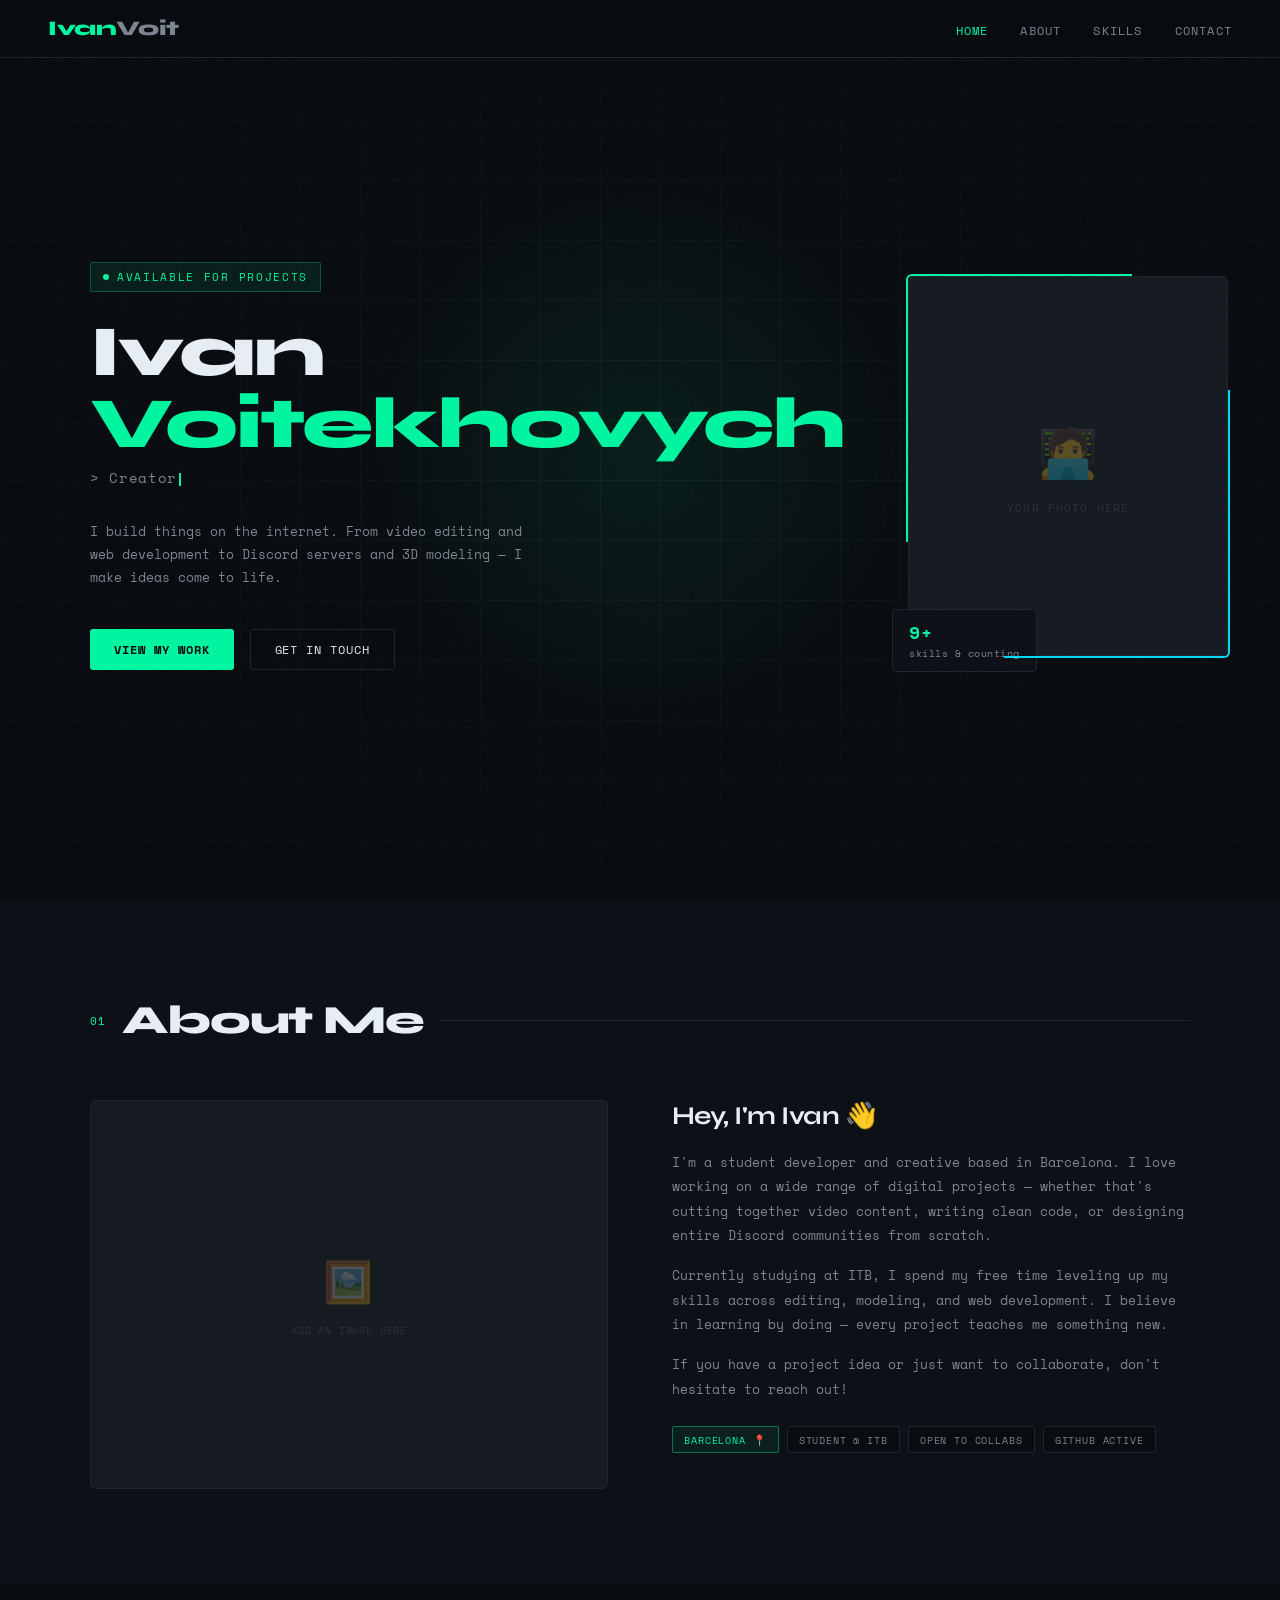
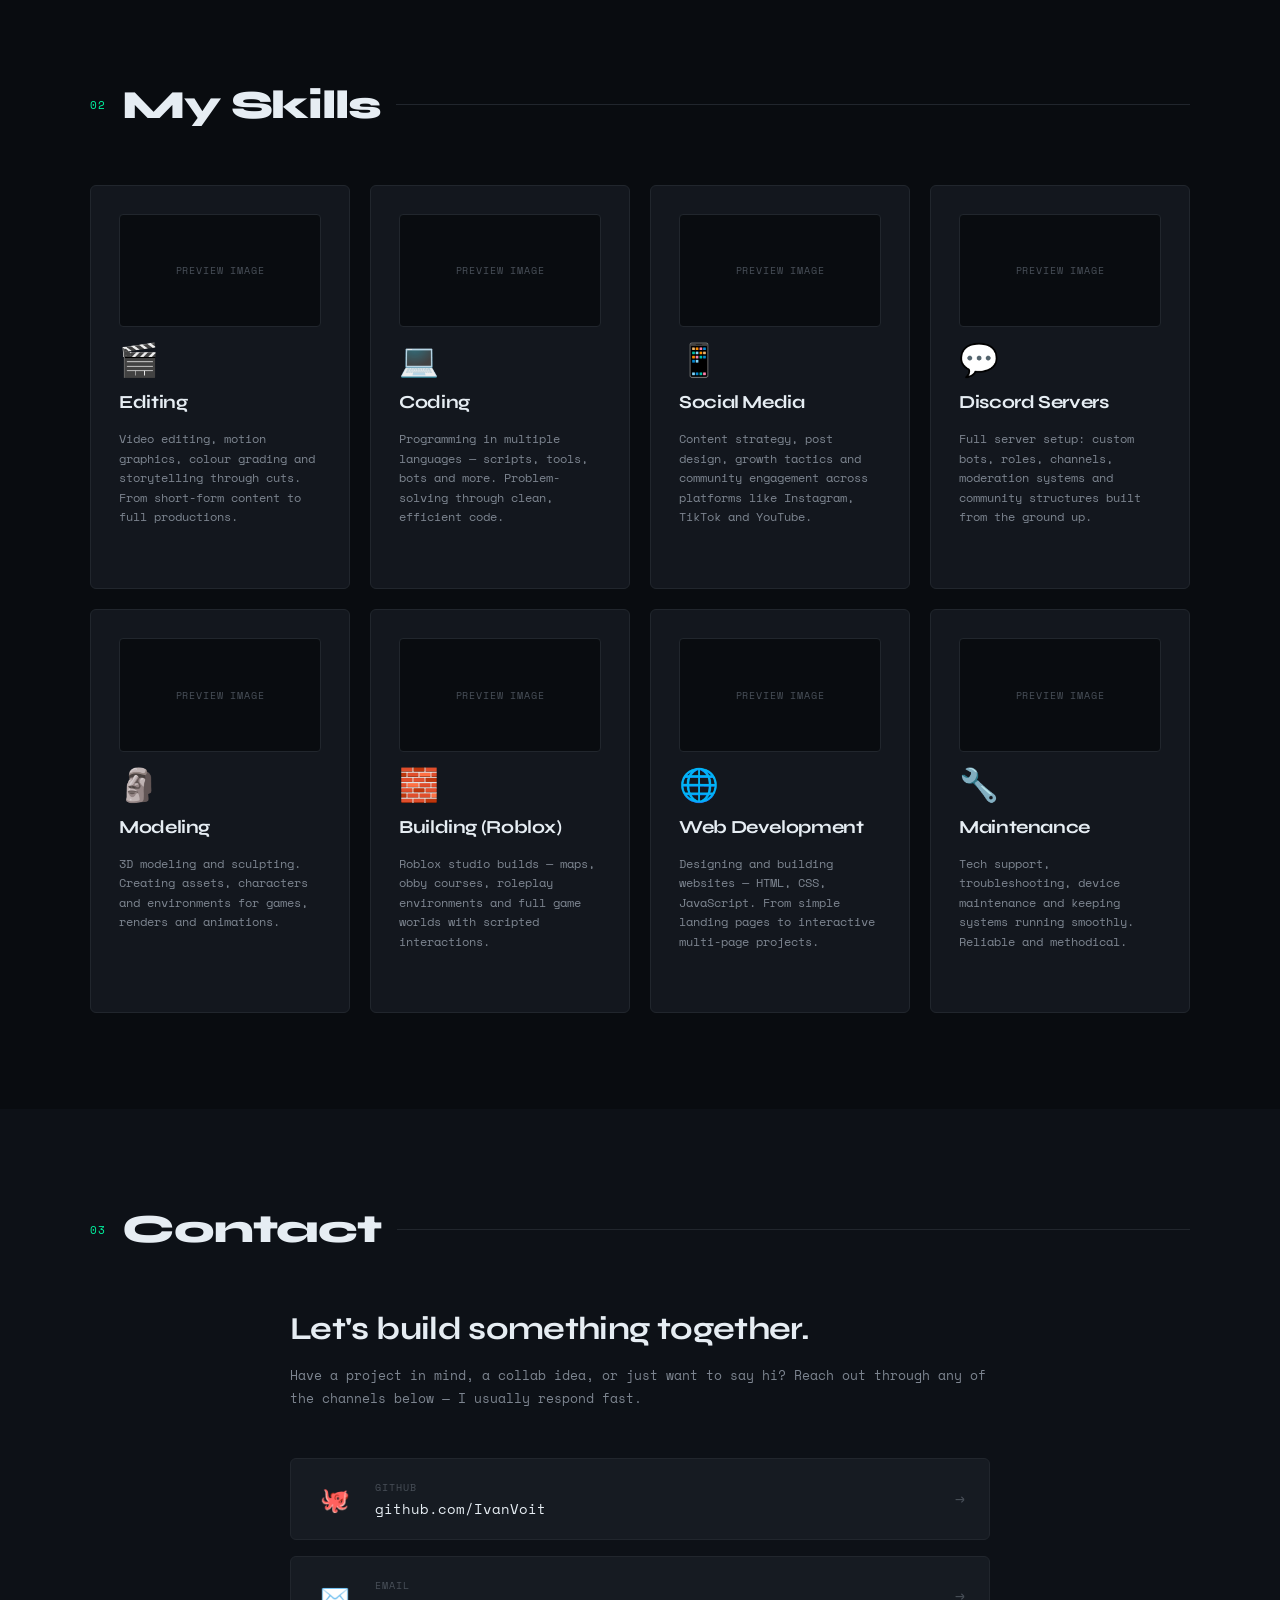
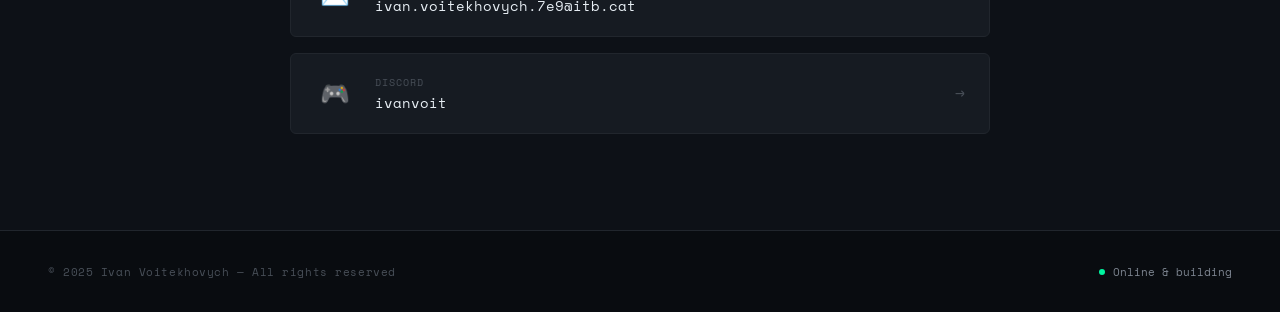
==== index.html @ e835dab6 "Update index.html" ====
<!DOCTYPE html>
<html lang="en">
<head>
  <meta charset="UTF-8" />
  <meta name="viewport" content="width=device-width, initial-scale=1.0" />
  <title>IvanVoit — Portfolio</title>
  <meta name="description" content="Ivan's portfolio — editor, coder, creator." />
  <link rel="stylesheet" href="style.css" />
</head>
<body>

  <!-- ── NAV ── -->
  <nav>
    <a class="nav-logo" href="#hero">Ivan<span>Voit</span></a>
    <ul class="nav-links">
      <li><a href="#hero">Home</a></li>
      <li><a href="#about">About</a></li>
      <li><a href="#skills">Skills</a></li>
      <li><a href="#contact">Contact</a></li>
    </ul>
  </nav>

  <!-- ── HERO ── -->
  <section id="hero">
    <div class="hero-grid"></div>
    <div class="hero-glow"></div>
    <div class="hero-inner">
      <div class="hero-text">
        <div class="hero-tag">Available for projects</div>
        <h1 class="hero-name">
          Ivan<br/>
          <span class="line2">Voitekhovych</span>
        </h1>
        <p class="hero-role">
          &gt; <span id="typewriter">Creator</span><span class="cursor"></span>
        </p>
        <p class="hero-desc">
          I build things on the internet. From video editing and web development 
          to Discord servers and 3D modeling — I make ideas come to life.
        </p>
        <div class="hero-btns">
          <a href="#skills" class="btn btn-primary">View My Work</a>
          <a href="#contact" class="btn btn-secondary">Get in Touch</a>
        </div>
      </div>

      <div class="hero-visual">
        <div class="avatar-frame">
          <div class="avatar-img-slot">
            <!-- Replace src below with your photo path, then remove display:none in CSS -->
            <img src="assets/profile.jpg" alt="Ivan Voitekhovych" />
            <span class="placeholder-icon">🧑‍💻</span>
            <span class="placeholder-text">your photo here</span>
          </div>
          <div class="avatar-badge">
            <strong>9+</strong> skills &amp; counting
          </div>
        </div>
      </div>
    </div>
  </section>

  <!-- ── ABOUT ── -->
  <section id="about">
    <div style="max-width:1100px;margin:0 auto;">
      <div class="section-header reveal">
        <span class="section-num">01</span>
        <h2 class="section-title">About Me</h2>
        <div class="section-line"></div>
      </div>

      <div class="about-grid">
        <div class="about-img-slot reveal">
          <!-- Replace src below with an image path, then remove display:none in CSS -->
          <img src="assets/about.jpg" alt="About Ivan" />
          <span class="placeholder-icon">🖼️</span>
          <span style="font-size:0.65rem;opacity:.4;letter-spacing:.08em;text-transform:uppercase;">add an image here</span>
        </div>

        <div class="about-text reveal">
          <h3>Hey, I'm Ivan 👋</h3>
          <p>
            I'm a student developer and creative based in Barcelona. 
            I love working on a wide range of digital projects — whether that's 
            cutting together video content, writing clean code, or designing 
            entire Discord communities from scratch.
          </p>
          <p>
            Currently studying at ITB, I spend my free time leveling up my skills 
            across editing, modeling, and web development. I believe in learning by 
            doing — every project teaches me something new.
          </p>
          <p>
            If you have a project idea or just want to collaborate, don't hesitate 
            to reach out!
          </p>

          <div class="about-tags">
            <span class="tag accent">Barcelona 📍</span>
            <span class="tag">Student @ ITB</span>
            <span class="tag">Open to collabs</span>
            <span class="tag">GitHub active</span>
          </div>
        </div>
      </div>
    </div>
  </section>

  <!-- ── SKILLS / PROJECTS ── -->
  <section id="skills">
    <div style="max-width:1100px;margin:0 auto;">
      <div class="section-header reveal">
        <span class="section-num">02</span>
        <h2 class="section-title">My Skills</h2>
        <div class="section-line"></div>
      </div>

      <div class="skills-grid">

        <a class="skill-card reveal" data-href="./Editing/">
          <div class="skill-img-slot">
            <img src="" alt="" />
            <span>preview image</span>
          </div>
          <div class="skill-icon">🎬</div>
          <div class="skill-name">Editing</div>
          <p class="skill-desc">
            Video editing, motion graphics, colour grading and storytelling through cuts.
            From short-form content to full productions.
          </p>
          <div class="skill-arrow">View Projects →</div>
        </a>

        <a class="skill-card reveal" data-href="./Coding/">
          <div class="skill-img-slot">
            <img src="" alt="" />
            <span>preview image</span>
          </div>
          <div class="skill-icon">💻</div>
          <div class="skill-name">Coding</div>
          <p class="skill-desc">
            Programming in multiple languages — scripts, tools, bots and more. 
            Problem-solving through clean, efficient code.
          </p>
          <div class="skill-arrow">View Projects →</div>
        </a>

        <a class="skill-card reveal" data-href="./SocialMedia/">
          <div class="skill-img-slot">
            <img src="" alt="" />
            <span>preview image</span>
          </div>
          <div class="skill-icon">📱</div>
          <div class="skill-name">Social Media</div>
          <p class="skill-desc">
            Content strategy, post design, growth tactics and community engagement 
            across platforms like Instagram, TikTok and YouTube.
          </p>
          <div class="skill-arrow">View Projects →</div>
        </a>

        <a class="skill-card reveal" data-href="./Discord/">
          <div class="skill-img-slot">
            <img src="" alt="" />
            <span>preview image</span>
          </div>
          <div class="skill-icon">💬</div>
          <div class="skill-name">Discord Servers</div>
          <p class="skill-desc">
            Full server setup: custom bots, roles, channels, moderation systems and 
            community structures built from the ground up.
          </p>
          <div class="skill-arrow">View Projects →</div>
        </a>

        <a class="skill-card reveal" data-href="./Modeling/">
          <div class="skill-img-slot">
            <img src="" alt="" />
            <span>preview image</span>
          </div>
          <div class="skill-icon">🗿</div>
          <div class="skill-name">Modeling</div>
          <p class="skill-desc">
            3D modeling and sculpting. Creating assets, characters and environments 
            for games, renders and animations.
          </p>
          <div class="skill-arrow">View Projects →</div>
        </a>

        <a class="skill-card reveal" data-href="./Building/">
          <div class="skill-img-slot">
            <img src="" alt="" />
            <span>preview image</span>
          </div>
          <div class="skill-icon">🧱</div>
          <div class="skill-name">Building (Roblox)</div>
          <p class="skill-desc">
            Roblox studio builds — maps, obby courses, roleplay environments 
            and full game worlds with scripted interactions.
          </p>
          <div class="skill-arrow">View Projects →</div>
        </a>

        <a class="skill-card reveal" data-href="./WebDev/">
          <div class="skill-img-slot">
            <img src="" alt="" />
            <span>preview image</span>
          </div>
          <div class="skill-icon">🌐</div>
          <div class="skill-name">Web Development</div>
          <p class="skill-desc">
            Designing and building websites — HTML, CSS, JavaScript. 
            From simple landing pages to interactive multi-page projects.
          </p>
          <div class="skill-arrow">View Projects →</div>
        </a>

        <a class="skill-card reveal" data-href="./Maintenance/">
          <div class="skill-img-slot">
            <img src="" alt="" />
            <span>preview image</span>
          </div>
          <div class="skill-icon">🔧</div>
          <div class="skill-name">Maintenance</div>
          <p class="skill-desc">
            Tech support, troubleshooting, device maintenance and keeping 
            systems running smoothly. Reliable and methodical.
          </p>
          <div class="skill-arrow">View Projects →</div>
        </a>

      </div>
    </div>
  </section>

  <!-- ── CONTACT ── -->
  <section id="contact">
    <div style="max-width:1100px;margin:0 auto;">
      <div class="section-header reveal">
        <span class="section-num">03</span>
        <h2 class="section-title">Contact</h2>
        <div class="section-line"></div>
      </div>

      <div class="contact-inner reveal">
        <p class="contact-lead">Let's build something together.</p>
        <p class="contact-sub">
          Have a project in mind, a collab idea, or just want to say hi? 
          Reach out through any of the channels below — I usually respond fast.
        </p>

        <div class="contact-links">

          <a class="contact-link" href="https://github.com/IvanVoit" target="_blank" rel="noopener">
            <span class="contact-link-icon">🐙</span>
            <div class="contact-link-info">
              <div class="contact-link-label">GitHub</div>
              <div class="contact-link-value">github.com/IvanVoit</div>
            </div>
            <span class="contact-link-arrow">→</span>
          </a>

          <a class="contact-link" href="mailto:ivan.voitekhovych.7e9@itb.cat">
            <span class="contact-link-icon">✉️</span>
            <div class="contact-link-info">
              <div class="contact-link-label">Email</div>
              <div class="contact-link-value">ivan.voitekhovych.7e9@itb.cat</div>
            </div>
            <span class="contact-link-arrow">→</span>
          </a>

          <a class="contact-link" href="https://discord.com/users/ivanvoit" target="_blank" rel="noopener">
            <span class="contact-link-icon">🎮</span>
            <div class="contact-link-info">
              <div class="contact-link-label">Discord</div>
              <div class="contact-link-value">ivanvoit</div>
            </div>
            <span class="contact-link-arrow">→</span>
          </a>

        </div>
      </div>
    </div>
  </section>

  <!-- ── FOOTER ── -->
  <footer>
    <span class="footer-copy">© 2025 Ivan Voitekhovych — All rights reserved</span>
    <span class="footer-status">Online &amp; building</span>
  </footer>

  <script src="script.js"></script>
</body>
</html>
---- style.css ----
@import url('https://fonts.googleapis.com/css2?family=Space+Mono:ital,wght@0,400;0,700;1,400&family=Syne:wght@400;600;700;800&display=swap');

:root {
  --bg: #090c10;
  --bg2: #0d1117;
  --bg3: #161b22;
  --border: #21262d;
  --accent: #00f5a0;
  --accent2: #00d9f5;
  --accent3: #f5a000;
  --text: #e6edf3;
  --text-muted: #7d8590;
  --text-dim: #484f58;
  --glow: 0 0 20px rgba(0, 245, 160, 0.3);
  --glow2: 0 0 20px rgba(0, 217, 245, 0.3);
  --card-bg: rgba(22, 27, 34, 0.8);
  --font-display: 'Syne', sans-serif;
  --font-mono: 'Space Mono', monospace;
}

*, *::before, *::after { box-sizing: border-box; margin: 0; padding: 0; }

html { scroll-behavior: smooth; }

body {
  background: var(--bg);
  color: var(--text);
  font-family: var(--font-mono);
  overflow-x: hidden;
  cursor: default;
}

/* ── SCROLLBAR ── */
::-webkit-scrollbar { width: 4px; }
::-webkit-scrollbar-track { background: var(--bg); }
::-webkit-scrollbar-thumb { background: var(--accent); border-radius: 2px; }

/* ── NOISE OVERLAY ── */
body::before {
  content: '';
  position: fixed; inset: 0;
  background-image: url("data:image/svg+xml,%3Csvg viewBox='0 0 256 256' xmlns='http://www.w3.org/2000/svg'%3E%3Cfilter id='noise'%3E%3CfeTurbulence type='fractalNoise' baseFrequency='0.9' numOctaves='4' stitchTiles='stitch'/%3E%3C/filter%3E%3Crect width='100%25' height='100%25' filter='url(%23noise)' opacity='0.03'/%3E%3C/svg%3E");
  pointer-events: none;
  z-index: 9999;
  opacity: 0.4;
}

nav {
  position: fixed; top: 0; left: 0; right: 0;
  z-index: 100;
  display: flex; align-items: center; justify-content: space-between;
  padding: 1rem 3rem;
  background: rgba(9, 12, 16, 0.85);
  backdrop-filter: blur(12px);
  border-bottom: 1px solid var(--border);
}

.nav-logo {
  font-family: var(--font-display);
  font-weight: 800;
  font-size: 1.3rem;
  color: var(--accent);
  text-decoration: none;
  letter-spacing: -0.02em;
}
.nav-logo span { color: var(--text-muted); }

.nav-links { display: flex; gap: 2rem; list-style: none; }
.nav-links a {
  color: var(--text-muted);
  text-decoration: none;
  font-size: 0.75rem;
  letter-spacing: 0.1em;
  text-transform: uppercase;
  transition: color 0.2s;
}
.nav-links a:hover { color: var(--accent); }

/* ── HERO ── */
#hero {
  min-height: 100vh;
  display: flex; align-items: center; justify-content: center;
  padding: 6rem 3rem 4rem;
  position: relative;
  overflow: hidden;
}

.hero-grid {
  position: absolute; inset: 0;
  background-image:
    linear-gradient(var(--border) 1px, transparent 1px),
    linear-gradient(90deg, var(--border) 1px, transparent 1px);
  background-size: 60px 60px;
  mask-image: radial-gradient(ellipse 80% 80% at 50% 50%, black, transparent);
  opacity: 0.4;
}

.hero-glow {
  position: absolute;
  width: 600px; height: 600px;
  border-radius: 50%;
  background: radial-gradient(circle, rgba(0,245,160,0.08) 0%, transparent 70%);
  top: 50%; left: 50%; transform: translate(-50%,-50%);
  pointer-events: none;
}

.hero-inner {
  position: relative; z-index: 1;
  display: grid; grid-template-columns: 1fr 1fr;
  gap: 4rem; align-items: center;
  max-width: 1100px; width: 100%;
}

.hero-text { animation: fadeUp 0.8s ease both; }

.hero-tag {
  display: inline-flex; align-items: center; gap: 0.5rem;
  background: rgba(0,245,160,0.08);
  border: 1px solid rgba(0,245,160,0.25);
  color: var(--accent);
  font-size: 0.7rem;
  letter-spacing: 0.15em;
  text-transform: uppercase;
  padding: 0.35rem 0.75rem;
  border-radius: 2px;
  margin-bottom: 1.5rem;
}
.hero-tag::before {
  content: '';
  width: 6px; height: 6px;
  background: var(--accent);
  border-radius: 50%;
  animation: pulse 2s infinite;
}

.hero-name {
  font-family: var(--font-display);
  font-size: clamp(2.5rem, 6vw, 4.5rem);
  font-weight: 800;
  line-height: 1;
  letter-spacing: -0.03em;
  margin-bottom: 0.5rem;
}
.hero-name .line2 { color: var(--accent); }

.hero-role {
  font-size: 0.85rem;
  color: var(--text-muted);
  margin-bottom: 2rem;
  letter-spacing: 0.05em;
}

.hero-desc {
  font-family: var(--font-mono);
  font-size: 0.8rem;
  color: var(--text-muted);
  line-height: 1.8;
  margin-bottom: 2.5rem;
  max-width: 460px;
}

.hero-btns { display: flex; gap: 1rem; flex-wrap: wrap; }

.btn {
  display: inline-flex; align-items: center; gap: 0.5rem;
  padding: 0.7rem 1.5rem;
  font-family: var(--font-mono);
  font-size: 0.75rem;
  letter-spacing: 0.08em;
  text-transform: uppercase;
  text-decoration: none;
  border-radius: 3px;
  transition: all 0.25s;
  cursor: pointer;
  border: none;
}
.btn-primary {
  background: var(--accent);
  color: var(--bg);
  font-weight: 700;
}
.btn-primary:hover {
  background: #fff;
  box-shadow: var(--glow);
  transform: translateY(-2px);
}
.btn-secondary {
  background: transparent;
  color: var(--text);
  border: 1px solid var(--border);
}
.btn-secondary:hover {
  border-color: var(--accent);
  color: var(--accent);
  transform: translateY(-2px);
}

/* Hero image / avatar */
.hero-visual {
  display: flex; justify-content: center; align-items: center;
  animation: fadeUp 0.8s 0.2s ease both;
}

.avatar-frame {
  position: relative;
  width: 320px; height: 380px;
}

.avatar-img-slot {
  width: 100%; height: 100%;
  background: var(--bg3);
  border: 1px solid var(--border);
  border-radius: 6px;
  display: flex; flex-direction: column; align-items: center; justify-content: center;
  gap: 0.75rem;
  color: var(--text-dim);
  font-size: 0.7rem;
  letter-spacing: 0.1em;
  text-transform: uppercase;
  overflow: hidden;
  position: relative;
}
.avatar-img-slot img {
  width: 100%; height: 100%;
  object-fit: cover;
  display: none; /* remove display:none when you add a real image */
}
.avatar-img-slot .placeholder-icon {
  font-size: 3rem;
  opacity: 0.3;
}
.avatar-img-slot .placeholder-text { opacity: 0.4; }

.avatar-frame::before {
  content: '';
  position: absolute;
  top: -2px; left: -2px;
  right: 30%; bottom: 30%;
  border-top: 2px solid var(--accent);
  border-left: 2px solid var(--accent);
  border-radius: 6px 0 0 0;
  pointer-events: none;
}
.avatar-frame::after {
  content: '';
  position: absolute;
  bottom: -2px; right: -2px;
  left: 30%; top: 30%;
  border-bottom: 2px solid var(--accent2);
  border-right: 2px solid var(--accent2);
  border-radius: 0 0 6px 0;
  pointer-events: none;
}

.avatar-badge {
  position: absolute;
  bottom: -1rem; left: -1rem;
  background: var(--bg2);
  border: 1px solid var(--border);
  border-radius: 4px;
  padding: 0.6rem 1rem;
  font-size: 0.65rem;
  color: var(--text-muted);
  letter-spacing: 0.05em;
}
.avatar-badge strong { color: var(--accent); display: block; font-size: 1.1rem; }

/* ── SECTIONS ── */
section { padding: 6rem 3rem; }

.section-header {
  display: flex; align-items: center; gap: 1rem;
  margin-bottom: 3.5rem;
}
.section-num {
  font-family: var(--font-mono);
  font-size: 0.7rem;
  color: var(--accent);
  letter-spacing: 0.1em;
}
.section-title {
  font-family: var(--font-display);
  font-size: clamp(1.8rem, 4vw, 2.5rem);
  font-weight: 800;
  letter-spacing: -0.03em;
}
.section-line {
  flex: 1;
  height: 1px;
  background: var(--border);
}

/* ── ABOUT ── */
#about { background: var(--bg2); }

.about-grid {
  display: grid;
  grid-template-columns: 1fr 1fr;
  gap: 4rem;
  max-width: 1100px;
  margin: 0 auto;
  align-items: start;
}

.about-img-slot {
  aspect-ratio: 4/3;
  background: var(--bg3);
  border: 1px solid var(--border);
  border-radius: 6px;
  display: flex; flex-direction: column;
  align-items: center; justify-content: center;
  gap: 0.75rem;
  color: var(--text-dim);
  font-size: 0.7rem;
  letter-spacing: 0.1em;
  text-transform: uppercase;
  overflow: hidden;
  position: relative;
}
.about-img-slot img {
  width: 100%; height: 100%;
  object-fit: cover;
  display: none;
}
.about-img-slot .placeholder-icon { font-size: 2.5rem; opacity: 0.25; }

.about-text h3 {
  font-family: var(--font-display);
  font-size: 1.6rem;
  font-weight: 700;
  margin-bottom: 1.25rem;
  letter-spacing: -0.02em;
}
.about-text p {
  font-size: 0.8rem;
  color: var(--text-muted);
  line-height: 1.9;
  margin-bottom: 1rem;
}

.about-tags {
  display: flex; flex-wrap: wrap; gap: 0.5rem;
  margin-top: 1.5rem;
}
.tag {
  background: var(--bg);
  border: 1px solid var(--border);
  color: var(--text-muted);
  font-size: 0.65rem;
  padding: 0.3rem 0.7rem;
  border-radius: 2px;
  letter-spacing: 0.08em;
  text-transform: uppercase;
}
.tag.accent { border-color: rgba(0,245,160,0.4); color: var(--accent); background: rgba(0,245,160,0.06); }

/* ── SKILLS ── */
#skills { background: var(--bg); }

.skills-grid {
  display: grid;
  grid-template-columns: repeat(auto-fill, minmax(260px, 1fr));
  gap: 1.25rem;
  max-width: 1100px;
  margin: 0 auto;
}

.skill-card {
  background: var(--card-bg);
  border: 1px solid var(--border);
  border-radius: 6px;
  padding: 1.75rem;
  text-decoration: none;
  color: inherit;
  display: flex; flex-direction: column; gap: 1rem;
  transition: all 0.3s;
  position: relative;
  overflow: hidden;
  cursor: pointer;
}
.skill-card::before {
  content: '';
  position: absolute;
  top: 0; left: 0; right: 0;
  height: 2px;
  background: var(--accent);
  transform: scaleX(0);
  transform-origin: left;
  transition: transform 0.3s;
}
.skill-card:hover {
  border-color: rgba(0,245,160,0.3);
  transform: translateY(-4px);
  box-shadow: 0 12px 40px rgba(0,0,0,0.4), var(--glow);
}
.skill-card:hover::before { transform: scaleX(1); }

.skill-icon {
  font-size: 2rem;
  line-height: 1;
}
.skill-name {
  font-family: var(--font-display);
  font-size: 1.15rem;
  font-weight: 700;
  letter-spacing: -0.02em;
}
.skill-desc {
  font-size: 0.72rem;
  color: var(--text-muted);
  line-height: 1.7;
  flex: 1;
}
.skill-arrow {
  font-size: 0.7rem;
  color: var(--accent);
  letter-spacing: 0.1em;
  text-transform: uppercase;
  opacity: 0;
  transition: opacity 0.2s;
}
.skill-card:hover .skill-arrow { opacity: 1; }

.skill-img-slot {
  width: 100%; aspect-ratio: 16/9;
  background: var(--bg);
  border: 1px solid var(--border);
  border-radius: 4px;
  display: flex; align-items: center; justify-content: center;
  font-size: 0.65rem;
  color: var(--text-dim);
  letter-spacing: 0.08em;
  text-transform: uppercase;
  overflow: hidden;
}
.skill-img-slot img { width: 100%; height: 100%; object-fit: cover; display: none; }

/* ── CONTACT ── */
#contact { background: var(--bg2); }

.contact-inner {
  max-width: 700px;
  margin: 0 auto;
}

.contact-lead {
  font-family: var(--font-display);
  font-size: clamp(1.5rem, 3vw, 2rem);
  font-weight: 700;
  margin-bottom: 1rem;
  letter-spacing: -0.02em;
}
.contact-sub {
  font-size: 0.8rem;
  color: var(--text-muted);
  margin-bottom: 3rem;
  line-height: 1.8;
}

.contact-links {
  display: flex; flex-direction: column; gap: 1rem;
}

.contact-link {
  display: flex; align-items: center; gap: 1.25rem;
  background: var(--bg3);
  border: 1px solid var(--border);
  border-radius: 6px;
  padding: 1.25rem 1.5rem;
  text-decoration: none;
  color: var(--text);
  transition: all 0.25s;
}
.contact-link:hover {
  border-color: var(--accent);
  background: rgba(0,245,160,0.04);
  transform: translateX(6px);
}

.contact-link-icon {
  font-size: 1.5rem;
  flex-shrink: 0;
  width: 2.5rem; text-align: center;
}
.contact-link-info { flex: 1; }
.contact-link-label {
  font-size: 0.65rem;
  color: var(--text-dim);
  text-transform: uppercase;
  letter-spacing: 0.1em;
  margin-bottom: 0.2rem;
}
.contact-link-value {
  font-size: 0.85rem;
  color: var(--text);
}
.contact-link-arrow {
  color: var(--text-dim);
  font-size: 1rem;
  transition: color 0.2s, transform 0.2s;
}
.contact-link:hover .contact-link-arrow {
  color: var(--accent);
  transform: translateX(4px);
}

/* ── FOOTER ── */
footer {
  border-top: 1px solid var(--border);
  padding: 2rem 3rem;
  display: flex; align-items: center; justify-content: space-between;
  background: var(--bg);
}
.footer-copy {
  font-size: 0.7rem;
  color: var(--text-dim);
  letter-spacing: 0.05em;
}
.footer-status {
  display: flex; align-items: center; gap: 0.5rem;
  font-size: 0.7rem;
  color: var(--text-muted);
}
.footer-status::before {
  content: '';
  width: 6px; height: 6px;
  background: var(--accent);
  border-radius: 50%;
  animation: pulse 2s infinite;
}

/* ── ANIMATIONS ── */
@keyframes fadeUp {
  from { opacity: 0; transform: translateY(24px); }
  to   { opacity: 1; transform: translateY(0); }
}
@keyframes pulse {
  0%, 100% { opacity: 1; }
  50%       { opacity: 0.3; }
}
@keyframes blink {
  0%, 100% { opacity: 1; }
  50%       { opacity: 0; }
}

.cursor {
  display: inline-block;
  width: 2px; height: 1em;
  background: var(--accent);
  vertical-align: middle;
  animation: blink 1s step-end infinite;
  margin-left: 2px;
}

/* ── SCROLL REVEAL ── */
.reveal {
  opacity: 0;
  transform: translateY(30px);
  transition: opacity 0.6s ease, transform 0.6s ease;
}
.reveal.visible {
  opacity: 1;
  transform: translateY(0);
}

/* ── RESPONSIVE ── */
@media (max-width: 900px) {
  nav { padding: 1rem 1.5rem; }
  .nav-links { gap: 1rem; }
  section { padding: 4rem 1.5rem; }
  #hero { padding: 5rem 1.5rem 3rem; }
  .hero-inner { grid-template-columns: 1fr; gap: 3rem; }
  .hero-visual { display: none; }
  .about-grid { grid-template-columns: 1fr; }
  footer { flex-direction: column; gap: 0.75rem; text-align: center; }
}

@media (max-width: 600px) {
  .nav-links { display: none; }
  .skills-grid { grid-template-columns: 1fr; }
}
html { scroll-behavior: smooth; }

/* Expanded Section Styling */
.project-details {
    max-height: 0;
    overflow: hidden;
    transition: max-height 0.6s ease-in-out;
    background: #fcfcfc;
}

.project-details.active {
    max-height: 5000px; /* Allow it to be very long */
    border-top: 2px solid #eee;
}

.details-inner {
    padding: 20px;
    display: flex;
    flex-direction: column;
    gap: 40px; /* Space between each image-text pair */
}

.detail-item {
    display: flex;
    flex-direction: column; /* Stacks image on top of text */
    gap: 15px;
    background: #fff;
    padding: 15px;
    border-radius: 10px;
    box-shadow: 0 2px 8px rgba(0,0,0,0.05);
}

.detail-item img {
    width: 100%;
    border-radius: 6px;
    cursor: zoom-in;
}

.detail-text h4 {
    margin-bottom: 8px;
    color: #000;
}

.detail-text p {
    font-size: 0.9rem;
    color: #555;
    white-space: pre-line; /* Respects line breaks */
}

/* Modal for Image Zoom */
.modal {
    display: none;
    position: fixed;
    z-index: 2000;
    left: 0; top: 0;
    width: 100%; height: 100%;
    background: rgba(0,0,0,0.95);
    cursor: zoom-out;
}
.modal-content {
    margin: auto;
    display: block;
    max-width: 90%;
    max-height: 85vh;
    position: relative;
    top: 50%;
    transform: translateY(-50%);
}
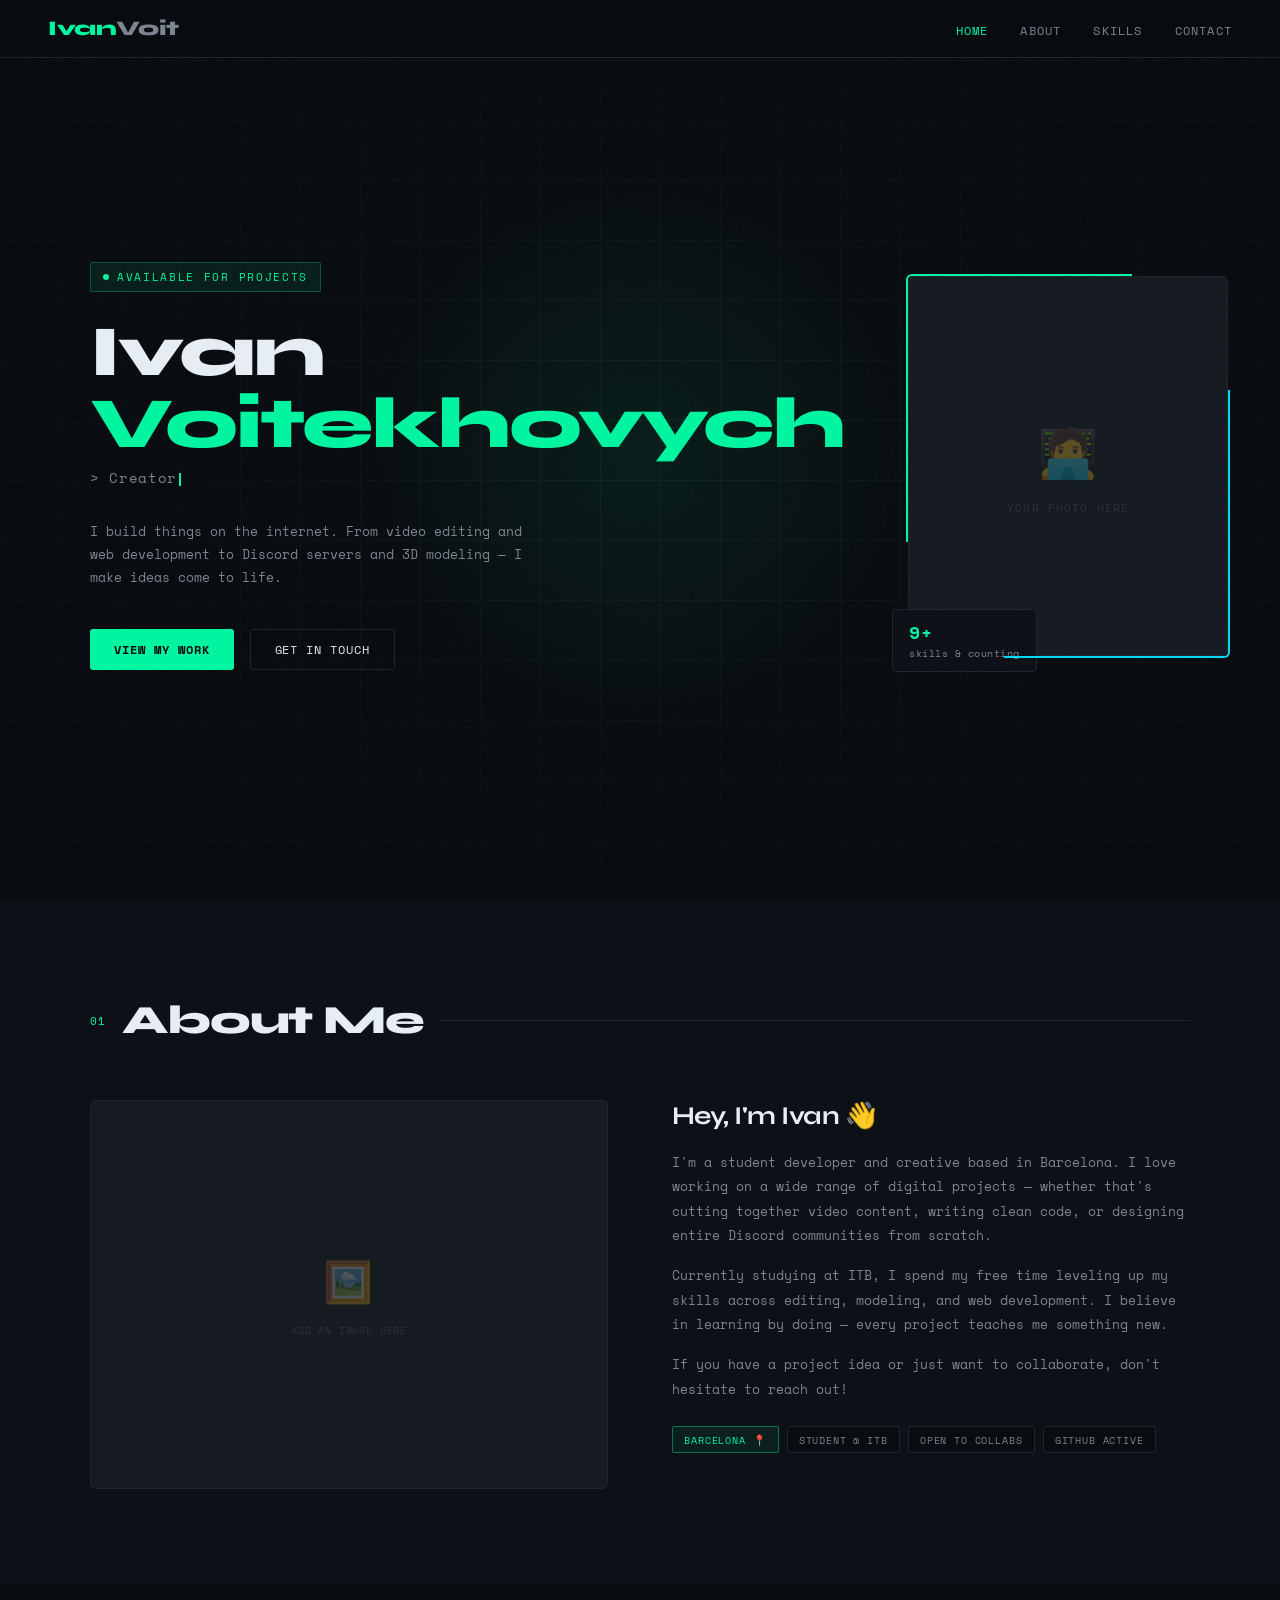
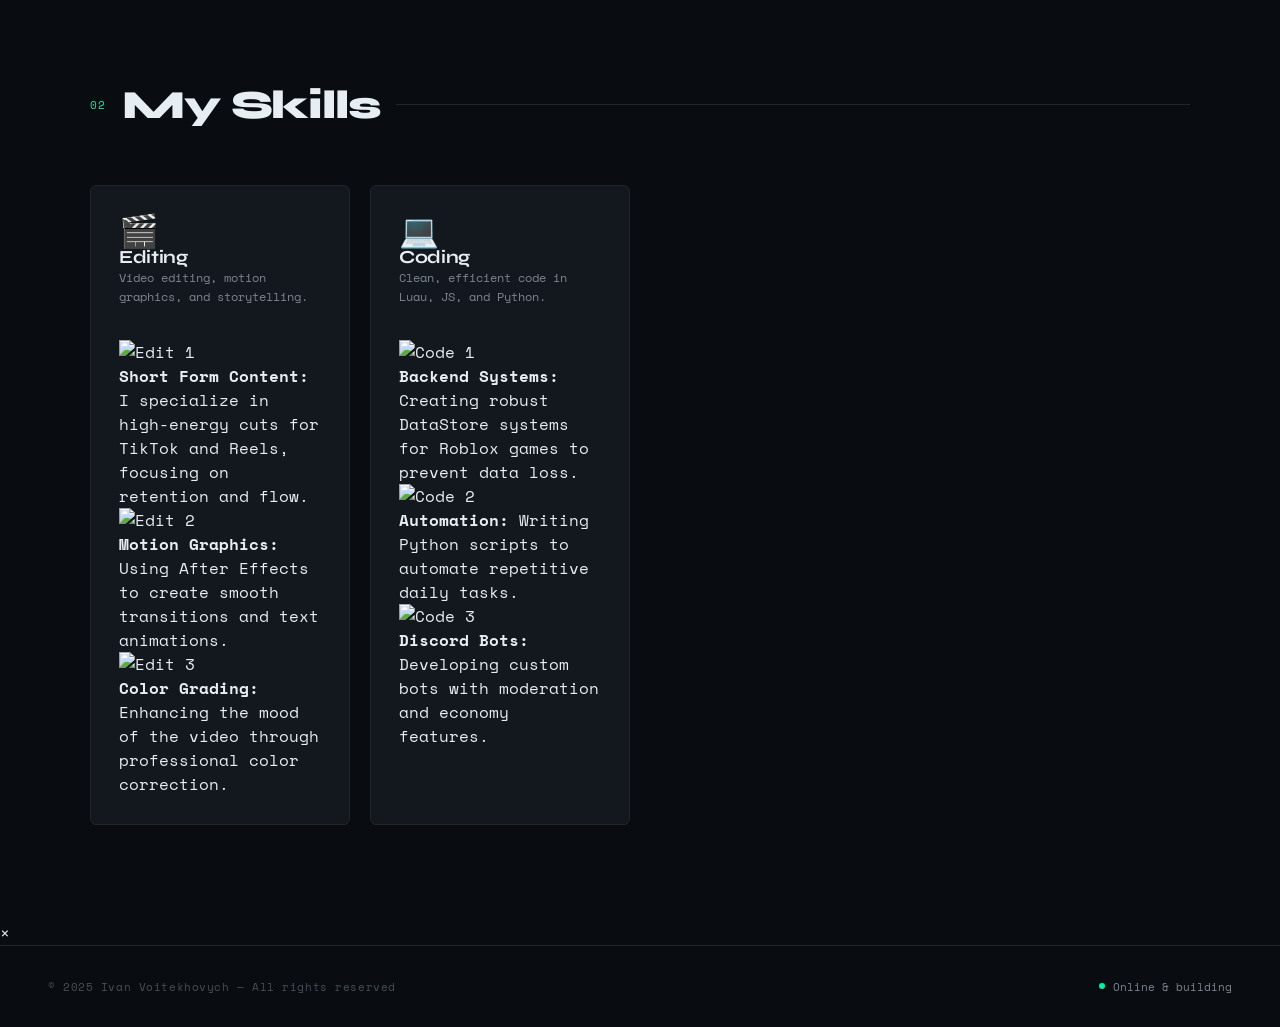
==== commit 6226b93c: "Update index.html" ====
--- a/index.html
+++ b/index.html
@@ -117,172 +117,73 @@
 
       <div class="skills-grid">
 
-        <a class="skill-card reveal" data-href="./Editing/">
-          <div class="skill-img-slot">
-            <img src="" alt="" />
-            <span>preview image</span>
+        <!-- Skill 1: Editing -->
+        <div class="skill-card reveal">
+          <div class="skill-main-content">
+            <div class="skill-icon">🎬</div>
+            <div class="skill-name">Editing</div>
+            <p class="skill-desc">Video editing, motion graphics, and storytelling.</p>
+            <div class="skill-arrow">View My Work ↓</div>
           </div>
-          <div class="skill-icon">🎬</div>
-          <div class="skill-name">Editing</div>
-          <p class="skill-desc">
-            Video editing, motion graphics, colour grading and storytelling through cuts.
-            From short-form content to full productions.
-          </p>
-          <div class="skill-arrow">View Projects →</div>
-        </a>
 
-        <a class="skill-card reveal" data-href="./Coding/">
-          <div class="skill-img-slot">
-            <img src="" alt="" />
-            <span>preview image</span>
+          <!-- THE NEW EXTENDED WINDOW -->
+          <div class="skill-details">
+            <div class="details-inner">
+              <div class="details-story">
+                <div class="story-item">
+                  <img src="Images/edit1.jpg" alt="Edit 1">
+                  <p><strong>Short Form Content:</strong> I specialize in high-energy cuts for TikTok and Reels, focusing on retention and flow.</p>
+                </div>
+                <div class="story-item">
+                  <img src="Images/edit2.jpg" alt="Edit 2">
+                  <p><strong>Motion Graphics:</strong> Using After Effects to create smooth transitions and text animations.</p>
+                </div>
+                <div class="story-item">
+                  <img src="Images/edit3.jpg" alt="Edit 3">
+                  <p><strong>Color Grading:</strong> Enhancing the mood of the video through professional color correction.</p>
+                </div>
+              </div>
+            </div>
           </div>
-          <div class="skill-icon">💻</div>
-          <div class="skill-name">Coding</div>
-          <p class="skill-desc">
-            Programming in multiple languages — scripts, tools, bots and more. 
-            Problem-solving through clean, efficient code.
-          </p>
-          <div class="skill-arrow">View Projects →</div>
-        </a>
+        </div>
 
-        <a class="skill-card reveal" data-href="./SocialMedia/">
-          <div class="skill-img-slot">
-            <img src="" alt="" />
-            <span>preview image</span>
+        <!-- Skill 2: Coding -->
+        <div class="skill-card reveal">
+          <div class="skill-main-content">
+            <div class="skill-icon">💻</div>
+            <div class="skill-name">Coding</div>
+            <p class="skill-desc">Clean, efficient code in Luau, JS, and Python.</p>
+            <div class="skill-arrow">View My Work ↓</div>
           </div>
-          <div class="skill-icon">📱</div>
-          <div class="skill-name">Social Media</div>
-          <p class="skill-desc">
-            Content strategy, post design, growth tactics and community engagement 
-            across platforms like Instagram, TikTok and YouTube.
-          </p>
-          <div class="skill-arrow">View Projects →</div>
-        </a>
 
-        <a class="skill-card reveal" data-href="./Discord/">
-          <div class="skill-img-slot">
-            <img src="" alt="" />
-            <span>preview image</span>
+          <div class="skill-details">
+            <div class="details-inner">
+              <div class="details-story">
+                <div class="story-item">
+                  <img src="Images/code1.jpg" alt="Code 1">
+                  <p><strong>Backend Systems:</strong> Creating robust DataStore systems for Roblox games to prevent data loss.</p>
+                </div>
+                <div class="story-item">
+                  <img src="Images/code2.jpg" alt="Code 2">
+                  <p><strong>Automation:</strong> Writing Python scripts to automate repetitive daily tasks.</p>
+                </div>
+                <div class="story-item">
+                  <img src="Images/code3.jpg" alt="Code 3">
+                  <p><strong>Discord Bots:</strong> Developing custom bots with moderation and economy features.</p>
+                </div>
+              </div>
+            </div>
           </div>
-          <div class="skill-icon">💬</div>
-          <div class="skill-name">Discord Servers</div>
-          <p class="skill-desc">
-            Full server setup: custom bots, roles, channels, moderation systems and 
-            community structures built from the ground up.
-          </p>
-          <div class="skill-arrow">View Projects →</div>
-        </a>
-
-        <a class="skill-card reveal" data-href="./Modeling/">
-          <div class="skill-img-slot">
-            <img src="" alt="" />
-            <span>preview image</span>
-          </div>
-          <div class="skill-icon">🗿</div>
-          <div class="skill-name">Modeling</div>
-          <p class="skill-desc">
-            3D modeling and sculpting. Creating assets, characters and environments 
-            for games, renders and animations.
-          </p>
-          <div class="skill-arrow">View Projects →</div>
-        </a>
-
-        <a class="skill-card reveal" data-href="./Building/">
-          <div class="skill-img-slot">
-            <img src="" alt="" />
-            <span>preview image</span>
-          </div>
-          <div class="skill-icon">🧱</div>
-          <div class="skill-name">Building (Roblox)</div>
-          <p class="skill-desc">
-            Roblox studio builds — maps, obby courses, roleplay environments 
-            and full game worlds with scripted interactions.
-          </p>
-          <div class="skill-arrow">View Projects →</div>
-        </a>
-
-        <a class="skill-card reveal" data-href="./WebDev/">
-          <div class="skill-img-slot">
-            <img src="" alt="" />
-            <span>preview image</span>
-          </div>
-          <div class="skill-icon">🌐</div>
-          <div class="skill-name">Web Development</div>
-          <p class="skill-desc">
-            Designing and building websites — HTML, CSS, JavaScript. 
-            From simple landing pages to interactive multi-page projects.
-          </p>
-          <div class="skill-arrow">View Projects →</div>
-        </a>
-
-        <a class="skill-card reveal" data-href="./Maintenance/">
-          <div class="skill-img-slot">
-            <img src="" alt="" />
-            <span>preview image</span>
-          </div>
-          <div class="skill-icon">🔧</div>
-          <div class="skill-name">Maintenance</div>
-          <p class="skill-desc">
-            Tech support, troubleshooting, device maintenance and keeping 
-            systems running smoothly. Reliable and methodical.
-          </p>
-          <div class="skill-arrow">View Projects →</div>
-        </a>
+        </div>
 
       </div>
     </div>
-  </section>
-
-  <!-- ── CONTACT ── -->
-  <section id="contact">
-    <div style="max-width:1100px;margin:0 auto;">
-      <div class="section-header reveal">
-        <span class="section-num">03</span>
-        <h2 class="section-title">Contact</h2>
-        <div class="section-line"></div>
-      </div>
-
-      <div class="contact-inner reveal">
-        <p class="contact-lead">Let's build something together.</p>
-        <p class="contact-sub">
-          Have a project in mind, a collab idea, or just want to say hi? 
-          Reach out through any of the channels below — I usually respond fast.
-        </p>
-
-        <div class="contact-links">
-
-          <a class="contact-link" href="https://github.com/IvanVoit" target="_blank" rel="noopener">
-            <span class="contact-link-icon">🐙</span>
-            <div class="contact-link-info">
-              <div class="contact-link-label">GitHub</div>
-              <div class="contact-link-value">github.com/IvanVoit</div>
-            </div>
-            <span class="contact-link-arrow">→</span>
-          </a>
-
-          <a class="contact-link" href="mailto:ivan.voitekhovych.7e9@itb.cat">
-            <span class="contact-link-icon">✉️</span>
-            <div class="contact-link-info">
-              <div class="contact-link-label">Email</div>
-              <div class="contact-link-value">ivan.voitekhovych.7e9@itb.cat</div>
-            </div>
-            <span class="contact-link-arrow">→</span>
-          </a>
-
-          <a class="contact-link" href="https://discord.com/users/ivanvoit" target="_blank" rel="noopener">
-            <span class="contact-link-icon">🎮</span>
-            <div class="contact-link-info">
-              <div class="contact-link-label">Discord</div>
-              <div class="contact-link-value">ivanvoit</div>
-            </div>
-            <span class="contact-link-arrow">→</span>
-          </a>
-
-        </div>
-      </div>
-    </div>
-  </section>
-
+</section>
+  
+<div id="image-modal" class="modal">
+    <span class="close-modal">&times;</span>
+    <img class="modal-content" id="full-image">
+</div>
   <!-- ── FOOTER ── -->
   <footer>
     <span class="footer-copy">© 2025 Ivan Voitekhovych — All rights reserved</span>
--- a/style.css
+++ b/style.css
@@ -579,71 +579,3 @@
   .nav-links { display: none; }
   .skills-grid { grid-template-columns: 1fr; }
 }
-html { scroll-behavior: smooth; }
-
-/* Expanded Section Styling */
-.project-details {
-    max-height: 0;
-    overflow: hidden;
-    transition: max-height 0.6s ease-in-out;
-    background: #fcfcfc;
-}
-
-.project-details.active {
-    max-height: 5000px; /* Allow it to be very long */
-    border-top: 2px solid #eee;
-}
-
-.details-inner {
-    padding: 20px;
-    display: flex;
-    flex-direction: column;
-    gap: 40px; /* Space between each image-text pair */
-}
-
-.detail-item {
-    display: flex;
-    flex-direction: column; /* Stacks image on top of text */
-    gap: 15px;
-    background: #fff;
-    padding: 15px;
-    border-radius: 10px;
-    box-shadow: 0 2px 8px rgba(0,0,0,0.05);
-}
-
-.detail-item img {
-    width: 100%;
-    border-radius: 6px;
-    cursor: zoom-in;
-}
-
-.detail-text h4 {
-    margin-bottom: 8px;
-    color: #000;
-}
-
-.detail-text p {
-    font-size: 0.9rem;
-    color: #555;
-    white-space: pre-line; /* Respects line breaks */
-}
-
-/* Modal for Image Zoom */
-.modal {
-    display: none;
-    position: fixed;
-    z-index: 2000;
-    left: 0; top: 0;
-    width: 100%; height: 100%;
-    background: rgba(0,0,0,0.95);
-    cursor: zoom-out;
-}
-.modal-content {
-    margin: auto;
-    display: block;
-    max-width: 90%;
-    max-height: 85vh;
-    position: relative;
-    top: 50%;
-    transform: translateY(-50%);
-}
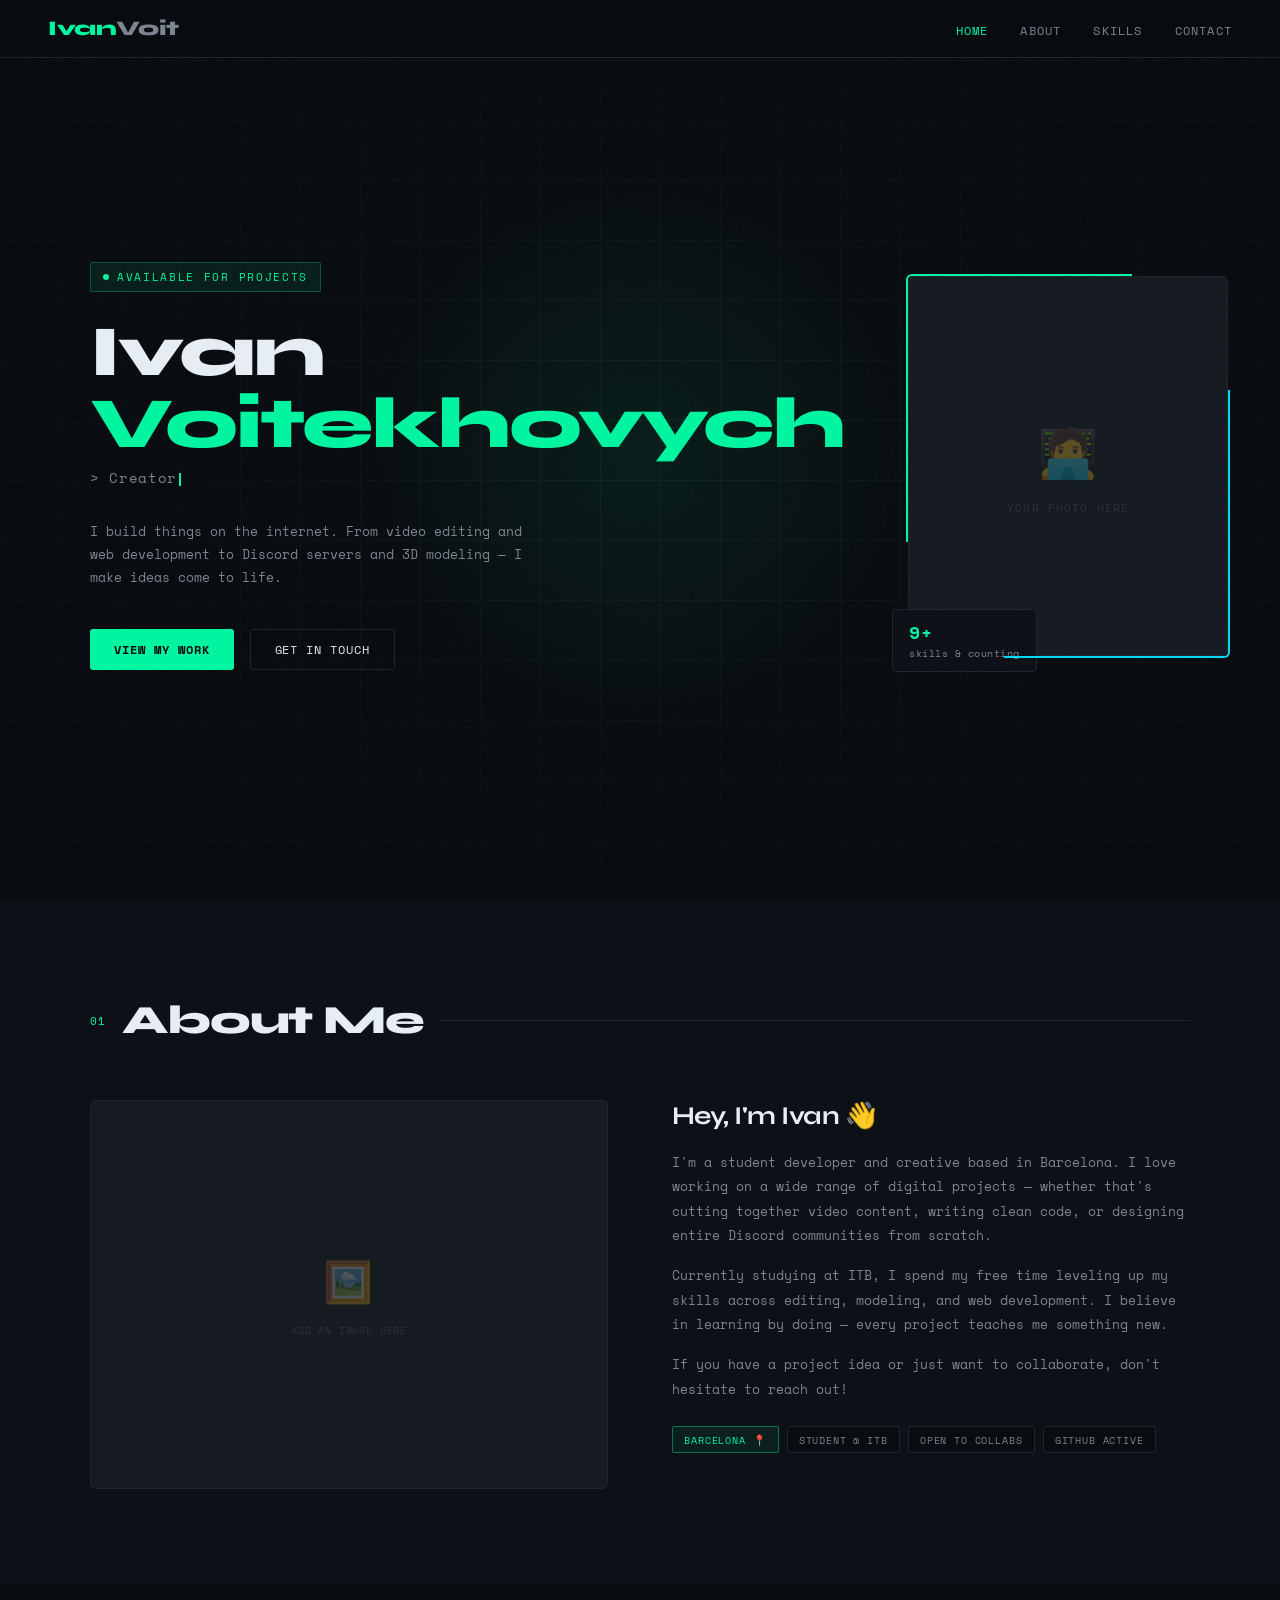
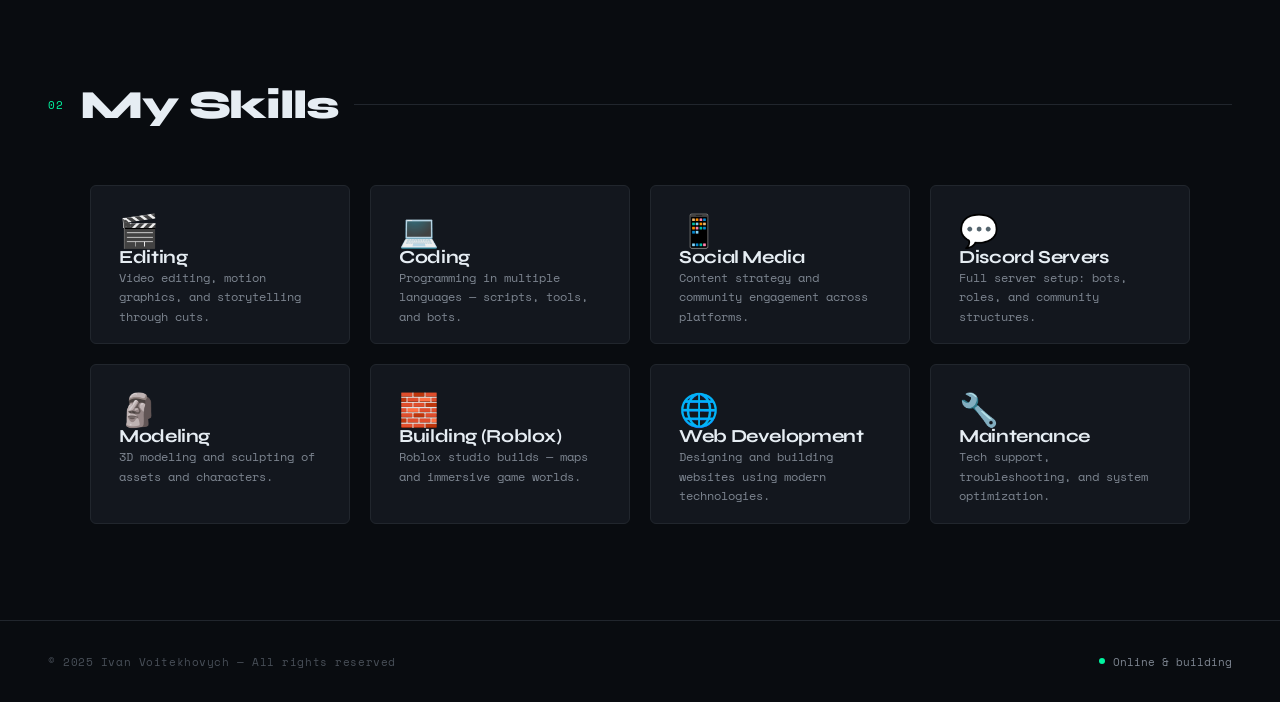
==== commit 9d96d5f0: "Update index.html" ====
--- a/index.html
+++ b/index.html
@@ -108,7 +108,7 @@
 
   <!-- ── SKILLS / PROJECTS ── -->
   <section id="skills">
-    <div style="max-width:1100px;margin:0 auto;">
+    <div style="max-width:1200px;margin:0 auto;">
       <div class="section-header reveal">
         <span class="section-num">02</span>
         <h2 class="section-title">My Skills</h2>
@@ -117,61 +117,134 @@
 
       <div class="skills-grid">
 
-        <!-- Skill 1: Editing -->
+        <!-- 1. Editing -->
         <div class="skill-card reveal">
           <div class="skill-main-content">
             <div class="skill-icon">🎬</div>
             <div class="skill-name">Editing</div>
-            <p class="skill-desc">Video editing, motion graphics, and storytelling.</p>
-            <div class="skill-arrow">View My Work ↓</div>
-          </div>
-
-          <!-- THE NEW EXTENDED WINDOW -->
-          <div class="skill-details">
-            <div class="details-inner">
-              <div class="details-story">
-                <div class="story-item">
-                  <img src="Images/edit1.jpg" alt="Edit 1">
-                  <p><strong>Short Form Content:</strong> I specialize in high-energy cuts for TikTok and Reels, focusing on retention and flow.</p>
-                </div>
-                <div class="story-item">
-                  <img src="Images/edit2.jpg" alt="Edit 2">
-                  <p><strong>Motion Graphics:</strong> Using After Effects to create smooth transitions and text animations.</p>
-                </div>
-                <div class="story-item">
-                  <img src="Images/edit3.jpg" alt="Edit 3">
-                  <p><strong>Color Grading:</strong> Enhancing the mood of the video through professional color correction.</p>
-                </div>
+            <p class="skill-desc">Video editing, motion graphics, and storytelling through cuts.</p>
+            <div class="skill-arrow">View My Work ↓</div>
+          </div>
+          <div class="skill-details">
+            <div class="details-inner">
+              <div class="story-item">
+                <img src="Images/edit1.jpg" alt="Work 1">
+                <p><strong>Project Alpha:</strong> Aquí puedes escribir la descripción detallada.
+                Usa saltos de línea para separar tus ideas.</p>
               </div>
-            </div>
-          </div>
-        </div>
-
-        <!-- Skill 2: Coding -->
+              <div class="story-item"><img src="Images/edit2.jpg" alt="Work 2"><p>Descripción del segundo trabajo de edición.</p></div>
+              <div class="story-item"><img src="Images/edit3.jpg" alt="Work 3"><p>Descripción del tercer trabajo de edición.</p></div>
+            </div>
+          </div>
+        </div>
+
+        <!-- 2. Coding -->
         <div class="skill-card reveal">
           <div class="skill-main-content">
             <div class="skill-icon">💻</div>
             <div class="skill-name">Coding</div>
-            <p class="skill-desc">Clean, efficient code in Luau, JS, and Python.</p>
-            <div class="skill-arrow">View My Work ↓</div>
-          </div>
-
-          <div class="skill-details">
-            <div class="details-inner">
-              <div class="details-story">
-                <div class="story-item">
-                  <img src="Images/code1.jpg" alt="Code 1">
-                  <p><strong>Backend Systems:</strong> Creating robust DataStore systems for Roblox games to prevent data loss.</p>
-                </div>
-                <div class="story-item">
-                  <img src="Images/code2.jpg" alt="Code 2">
-                  <p><strong>Automation:</strong> Writing Python scripts to automate repetitive daily tasks.</p>
-                </div>
-                <div class="story-item">
-                  <img src="Images/code3.jpg" alt="Code 3">
-                  <p><strong>Discord Bots:</strong> Developing custom bots with moderation and economy features.</p>
-                </div>
-              </div>
+            <p class="skill-desc">Programming in multiple languages — scripts, tools, and bots.</p>
+            <div class="skill-arrow">View My Work ↓</div>
+          </div>
+          <div class="skill-details">
+            <div class="details-inner">
+              <div class="story-item"><img src="Images/code1.jpg" alt="Code 1"><p><strong>Sistemas:</strong> Descripción de tus scripts o programas.</p></div>
+              <div class="story-item"><img src="Images/code2.jpg" alt="Code 2"><p>Más detalles sobre tu código.</p></div>
+              <div class="story-item"><img src="Images/code3.jpg" alt="Code 3"><p>Tercera imagen de coding.</p></div>
+            </div>
+          </div>
+        </div>
+
+        <!-- 3. Social Media -->
+        <div class="skill-card reveal">
+          <div class="skill-main-content">
+            <div class="skill-icon">📱</div>
+            <div class="skill-name">Social Media</div>
+            <p class="skill-desc">Content strategy and community engagement across platforms.</p>
+            <div class="skill-arrow">View My Work ↓</div>
+          </div>
+          <div class="skill-details">
+            <div class="details-inner">
+              <div class="story-item"><img src="Images/sm1.jpg" alt="SM 1"><p>Estrategias y crecimiento de cuentas.</p></div>
+              <div class="story-item"><img src="Images/sm2.jpg" alt="SM 2"><p>Diseño de posts y branding.</p></div>
+            </div>
+          </div>
+        </div>
+
+        <!-- 4. Discord Servers -->
+        <div class="skill-card reveal">
+          <div class="skill-main-content">
+            <div class="skill-icon">💬</div>
+            <div class="skill-name">Discord Servers</div>
+            <p class="skill-desc">Full server setup: bots, roles, and community structures.</p>
+            <div class="skill-arrow">View My Work ↓</div>
+          </div>
+          <div class="skill-details">
+            <div class="details-inner">
+              <div class="story-item"><img src="Images/discord1.jpg" alt="D1"><p>Estructura de canales y moderación.</p></div>
+              <div class="story-item"><img src="Images/discord2.jpg" alt="D2"><p>Configuración de bots personalizados.</p></div>
+            </div>
+          </div>
+        </div>
+
+        <!-- 5. Modeling -->
+        <div class="skill-card reveal">
+          <div class="skill-main-content">
+            <div class="skill-icon">🗿</div>
+            <div class="skill-name">Modeling</div>
+            <p class="skill-desc">3D modeling and sculpting of assets and characters.</p>
+            <div class="skill-arrow">View My Work ↓</div>
+          </div>
+          <div class="skill-details">
+            <div class="details-inner">
+              <div class="story-item"><img src="Images/model1.jpg" alt="M1"><p>Modelos realizados en Blender.</p></div>
+              <div class="story-item"><img src="Images/model2.jpg" alt="M2"><p>Esculpidos y texturizado.</p></div>
+            </div>
+          </div>
+        </div>
+
+        <!-- 6. Building -->
+        <div class="skill-card reveal">
+          <div class="skill-main-content">
+            <div class="skill-icon">🧱</div>
+            <div class="skill-name">Building (Roblox)</div>
+            <p class="skill-desc">Roblox studio builds — maps and immersive game worlds.</p>
+            <div class="skill-arrow">View My Work ↓</div>
+          </div>
+          <div class="skill-details">
+            <div class="details-inner">
+              <div class="story-item"><img src="Images/build1.jpg" alt="B1"><p>Mapas y entornos creados en Roblox Studio.</p></div>
+              <div class="story-item"><img src="Images/build2.jpg" alt="B2"><p>Detalles de construcción low-poly.</p></div>
+            </div>
+          </div>
+        </div>
+
+        <!-- 7. Web Dev -->
+        <div class="skill-card reveal">
+          <div class="skill-main-content">
+            <div class="skill-icon">🌐</div>
+            <div class="skill-name">Web Development</div>
+            <p class="skill-desc">Designing and building websites using modern technologies.</p>
+            <div class="skill-arrow">View My Work ↓</div>
+          </div>
+          <div class="skill-details">
+            <div class="details-inner">
+              <div class="story-item"><img src="Images/web1.jpg" alt="W1"><p>Diseño de interfaces y desarrollo frontend.</p></div>
+            </div>
+          </div>
+        </div>
+
+        <!-- 8. Maintenance -->
+        <div class="skill-card reveal">
+          <div class="skill-main-content">
+            <div class="skill-icon">🔧</div>
+            <div class="skill-name">Maintenance</div>
+            <p class="skill-desc">Tech support, troubleshooting, and system optimization.</p>
+            <div class="skill-arrow">View My Work ↓</div>
+          </div>
+          <div class="skill-details">
+            <div class="details-inner">
+              <div class="story-item"><img src="Images/maint1.jpg" alt="T1"><p>Resolución de problemas técnicos.</p></div>
             </div>
           </div>
         </div>
@@ -179,6 +252,12 @@
       </div>
     </div>
 </section>
+
+<!-- MODAL PARA ZOOM (PONER ANTES DEL </body>) -->
+<div id="image-modal" class="modal">
+    <span class="close-modal">&times;</span>
+    <img class="modal-content" id="full-image">
+</div>
   
 <div id="image-modal" class="modal">
     <span class="close-modal">&times;</span>
--- a/style.css
+++ b/style.css
@@ -579,3 +579,87 @@
   .nav-links { display: none; }
   .skills-grid { grid-template-columns: 1fr; }
 }
+
+/* --- EXPANSION LOGIC --- */
+.skill-card {
+    cursor: pointer;
+    height: auto;
+    display: block; /* Change from flex to block */
+}
+
+.skill-details {
+    max-height: 0;
+    overflow: hidden;
+    transition: max-height 0.6s cubic-bezier(0.4, 0, 0.2, 1);
+    background: var(--bg);
+    margin: 0 -1.75rem -1.75rem -1.75rem; /* Aligns with card edges */
+}
+
+.skill-card.active .skill-details {
+    max-height: 2000px; /* Big enough to fit content */
+    border-top: 1px solid var(--border);
+    margin-top: 1.5rem;
+}
+
+.details-inner {
+    padding: 1.75rem;
+}
+
+.details-story {
+    display: flex;
+    flex-direction: column;
+    gap: 2rem;
+}
+
+.story-item img {
+    width: 100%;
+    border-radius: 4px;
+    border: 1px solid var(--border);
+    margin-bottom: 0.75rem;
+    cursor: zoom-in;
+    transition: transform 0.3s;
+}
+
+.story-item img:hover { transform: scale(1.02); }
+
+.story-item p {
+    font-size: 0.75rem;
+    color: var(--text-muted);
+    line-height: 1.6;
+    white-space: pre-line; /* Respects line breaks */
+}
+
+.skill-card.active .skill-arrow {
+    transform: rotate(180deg);
+}
+
+/* --- ZOOM MODAL --- */
+.modal {
+    display: none;
+    position: fixed;
+    z-index: 9999;
+    inset: 0;
+    background: rgba(0,0,0,0.95);
+    padding: 40px;
+    cursor: zoom-out;
+}
+
+.modal-content {
+    margin: auto;
+    display: block;
+    max-width: 90%;
+    max-height: 90%;
+    object-fit: contain;
+    position: relative;
+    top: 50%;
+    transform: translateY(-50%);
+    animation: zoom 0.3s;
+}
+
+@keyframes zoom { from {transform: translateY(-50%) scale(0.8);} to {transform: translateY(-50%) scale(1);} }
+
+.close-modal {
+    position: absolute;
+    top: 30px; right: 40px;
+    color: #fff; font-size: 40px; cursor: pointer;
+}
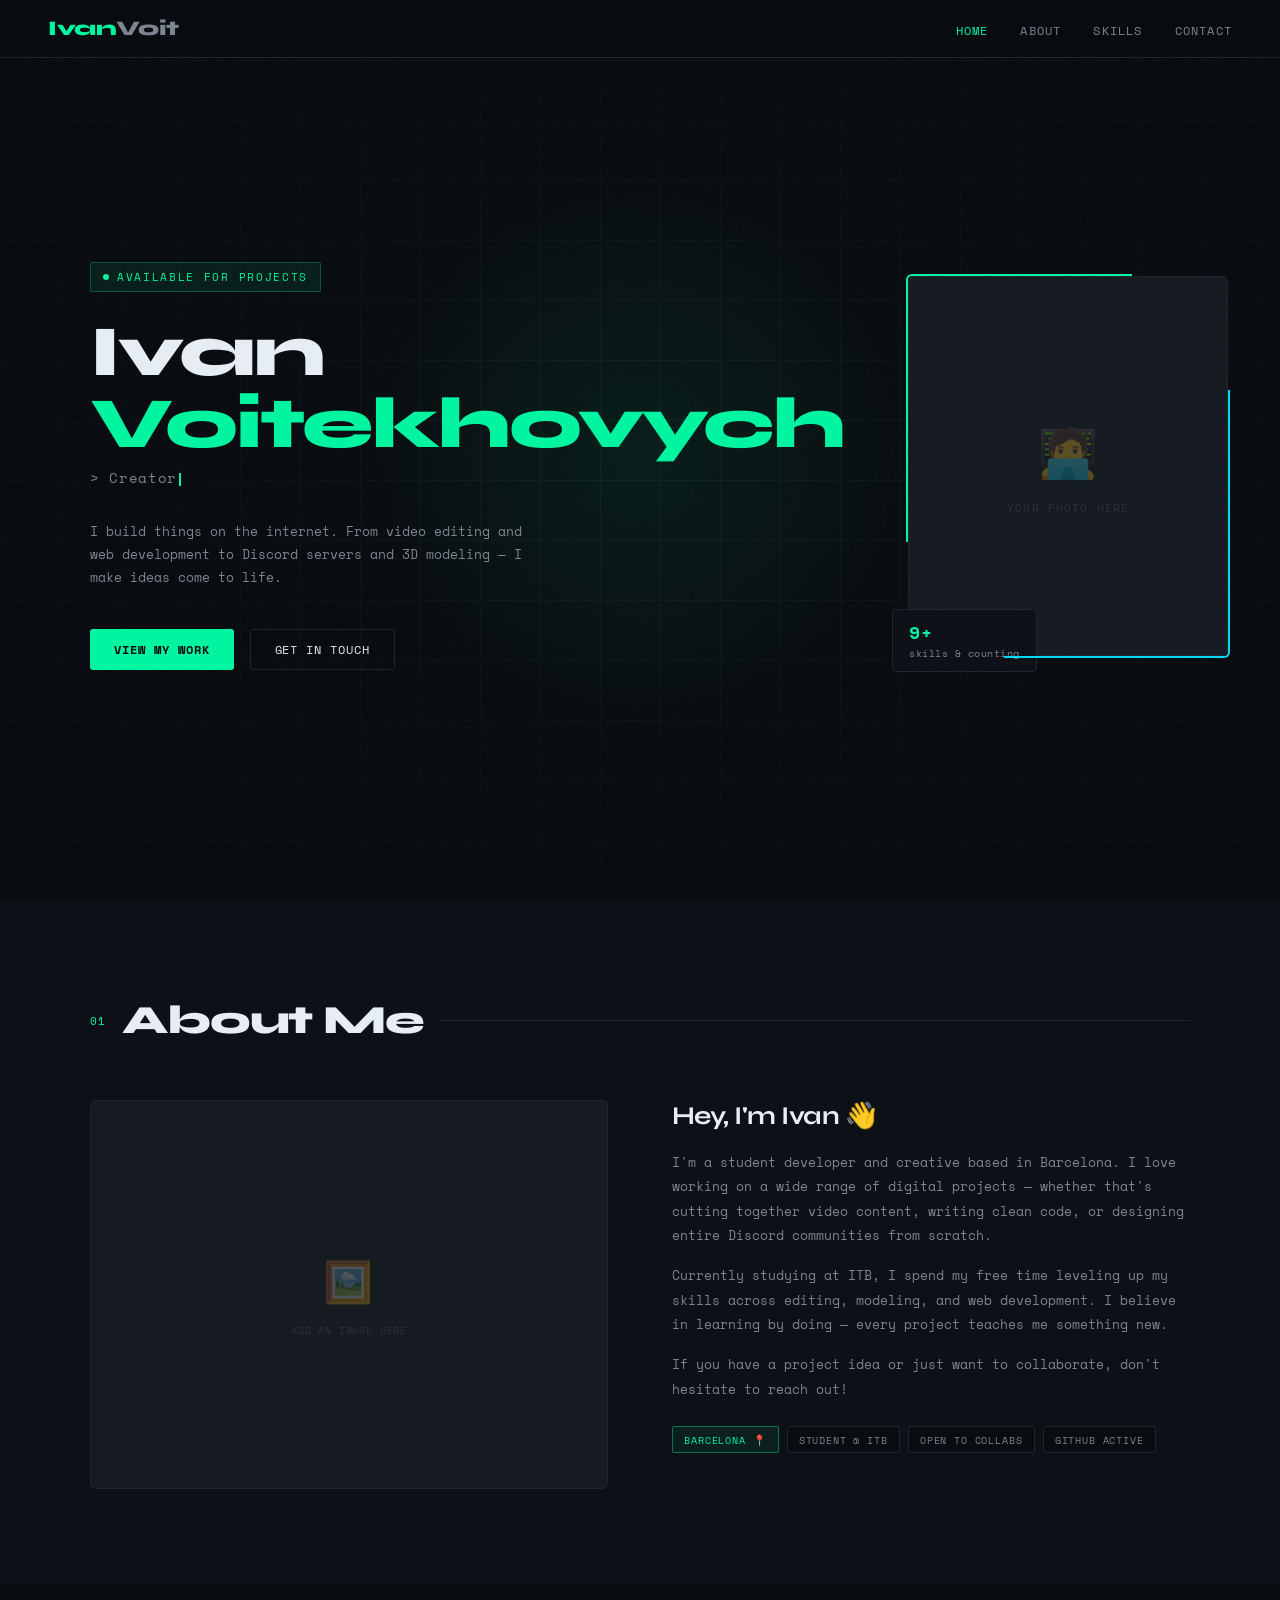
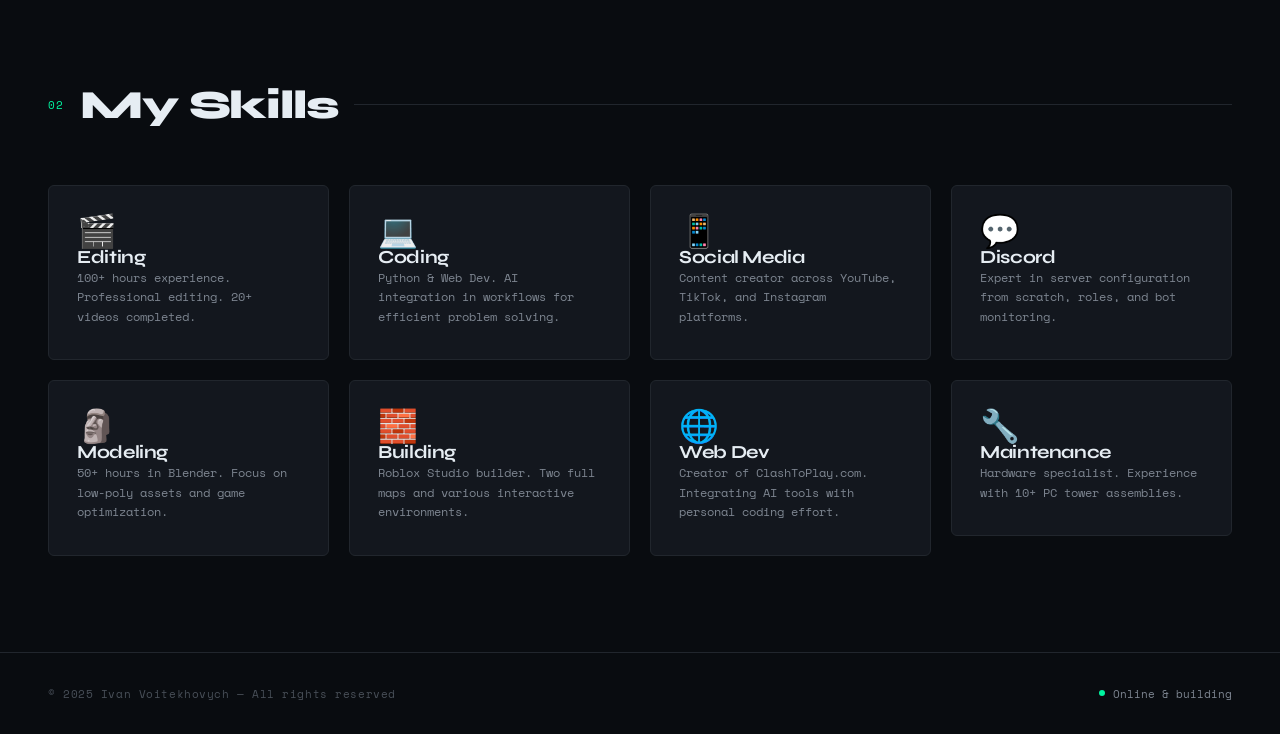
==== commit 1ab541f1: "Update index.html" ====
--- a/index.html
+++ b/index.html
@@ -107,7 +107,7 @@
   </section>
 
   <!-- ── SKILLS / PROJECTS ── -->
-  <section id="skills">
+ <section id="skills">
     <div style="max-width:1200px;margin:0 auto;">
       <div class="section-header reveal">
         <span class="section-num">02</span>
@@ -117,134 +117,151 @@
 
       <div class="skills-grid">
 
-        <!-- 1. Editing -->
+        <!-- 1. EDITING -->
         <div class="skill-card reveal">
           <div class="skill-main-content">
             <div class="skill-icon">🎬</div>
             <div class="skill-name">Editing</div>
-            <p class="skill-desc">Video editing, motion graphics, and storytelling through cuts.</p>
+            <p class="skill-desc">100+ hours experience. Professional editing. 20+ videos completed.</p>
             <div class="skill-arrow">View My Work ↓</div>
           </div>
           <div class="skill-details">
             <div class="details-inner">
               <div class="story-item">
-                <img src="Images/edit1.jpg" alt="Work 1">
-                <p><strong>Project Alpha:</strong> Aquí puedes escribir la descripción detallada.
-                Usa saltos de línea para separar tus ideas.</p>
+                <img src="Images/school_project.png" alt="School Project">
+                <p><strong>School Project Video:</strong> Video created for a specific academic assignment.</p>
               </div>
-              <div class="story-item"><img src="Images/edit2.jpg" alt="Work 2"><p>Descripción del segundo trabajo de edición.</p></div>
-              <div class="story-item"><img src="Images/edit3.jpg" alt="Work 3"><p>Descripción del tercer trabajo de edición.</p></div>
-            </div>
-          </div>
-        </div>
-
-        <!-- 2. Coding -->
+              <div class="story-item">
+                <img src="Images/mobile_devices.png" alt="Mobile Devices">
+                <p><strong>Mobile Content:</strong> Videos focused on mobile devices and technology.</p>
+              </div>
+              <div class="story-item">
+                <img src="Images/my_game_video.png" alt="Game Video">
+                <p><strong>Game Trailer:</strong> Video showcase for a game developed by me.</p>
+              </div>
+            </div>
+          </div>
+        </div>
+
+        <!-- 2. CODING -->
         <div class="skill-card reveal">
           <div class="skill-main-content">
             <div class="skill-icon">💻</div>
             <div class="skill-name">Coding</div>
-            <p class="skill-desc">Programming in multiple languages — scripts, tools, and bots.</p>
-            <div class="skill-arrow">View My Work ↓</div>
-          </div>
-          <div class="skill-details">
-            <div class="details-inner">
-              <div class="story-item"><img src="Images/code1.jpg" alt="Code 1"><p><strong>Sistemas:</strong> Descripción de tus scripts o programas.</p></div>
-              <div class="story-item"><img src="Images/code2.jpg" alt="Code 2"><p>Más detalles sobre tu código.</p></div>
-              <div class="story-item"><img src="Images/code3.jpg" alt="Code 3"><p>Tercera imagen de coding.</p></div>
-            </div>
-          </div>
-        </div>
-
-        <!-- 3. Social Media -->
+            <p class="skill-desc">Python & Web Dev. AI integration in workflows for efficient problem solving.</p>
+            <div class="skill-arrow">View My Work ↓</div>
+          </div>
+          <div class="skill-details">
+            <div class="details-inner">
+              <p>• Programming in Python
+              • Advanced AI-assisted development
+              • HTML, CSS, and JS with AI integration</p>
+              <div class="story-item"><img src="Images/coding_1.png" alt="Python"><p>Python programming & scripts.</p></div>
+              <div class="story-item"><img src="Images/coding_2.png" alt="AI Logic"><p>AI implementation in coding projects.</p></div>
+              <div class="story-item"><img src="Images/coding_3.png" alt="Web Code"><p>Web development and logic.</p></div>
+            </div>
+          </div>
+        </div>
+
+        <!-- 3. SOCIAL MEDIA -->
         <div class="skill-card reveal">
           <div class="skill-main-content">
             <div class="skill-icon">📱</div>
             <div class="skill-name">Social Media</div>
-            <p class="skill-desc">Content strategy and community engagement across platforms.</p>
-            <div class="skill-arrow">View My Work ↓</div>
-          </div>
-          <div class="skill-details">
-            <div class="details-inner">
-              <div class="story-item"><img src="Images/sm1.jpg" alt="SM 1"><p>Estrategias y crecimiento de cuentas.</p></div>
-              <div class="story-item"><img src="Images/sm2.jpg" alt="SM 2"><p>Diseño de posts y branding.</p></div>
-            </div>
-          </div>
-        </div>
-
-        <!-- 4. Discord Servers -->
+            <p class="skill-desc">Content creator across YouTube, TikTok, and Instagram platforms.</p>
+            <div class="skill-arrow">View My Work ↓</div>
+          </div>
+          <div class="skill-details">
+            <div class="details-inner">
+              <div class="story-item"><img src="Images/youtube_channel.png" alt="YouTube"><p><strong>YouTube:</strong> Content strategy and channel management.</p></div>
+              <div class="story-item"><img src="Images/tiktok_channel.png" alt="TikTok"><p><strong>TikTok:</strong> Short-form content and viral trends.</p></div>
+              <div class="story-item"><img src="Images/instagram_channel.png" alt="Instagram"><p><strong>Instagram:</strong> Community engagement and visual posts.</p></div>
+            </div>
+          </div>
+        </div>
+
+        <!-- 4. DISCORD SERVERS -->
         <div class="skill-card reveal">
           <div class="skill-main-content">
             <div class="skill-icon">💬</div>
-            <div class="skill-name">Discord Servers</div>
-            <p class="skill-desc">Full server setup: bots, roles, and community structures.</p>
-            <div class="skill-arrow">View My Work ↓</div>
-          </div>
-          <div class="skill-details">
-            <div class="details-inner">
-              <div class="story-item"><img src="Images/discord1.jpg" alt="D1"><p>Estructura de canales y moderación.</p></div>
-              <div class="story-item"><img src="Images/discord2.jpg" alt="D2"><p>Configuración de bots personalizados.</p></div>
-            </div>
-          </div>
-        </div>
-
-        <!-- 5. Modeling -->
+            <div class="skill-name">Discord</div>
+            <p class="skill-desc">Expert in server configuration from scratch, roles, and bot monitoring.</p>
+            <div class="skill-arrow">View My Work ↓</div>
+          </div>
+          <div class="skill-details">
+            <div class="details-inner">
+              <div class="story-item"><img src="Images/discord_game.png" alt="Game Server"><p><strong>Personal Game:</strong> Server made for my own project.</p></div>
+              <div class="story-item"><img src="Images/discord_minecraft.png" alt="Minecraft Clan"><p><strong>Minecraft Clan:</strong> Setup for a competitive community.</p></div>
+              <div class="story-item"><img src="Images/discord_community.png" alt="Community Server"><p><strong>General Community:</strong> Social structure for my community.</p></div>
+            </div>
+          </div>
+        </div>
+
+        <!-- 5. MODELING -->
         <div class="skill-card reveal">
           <div class="skill-main-content">
             <div class="skill-icon">🗿</div>
             <div class="skill-name">Modeling</div>
-            <p class="skill-desc">3D modeling and sculpting of assets and characters.</p>
-            <div class="skill-arrow">View My Work ↓</div>
-          </div>
-          <div class="skill-details">
-            <div class="details-inner">
-              <div class="story-item"><img src="Images/model1.jpg" alt="M1"><p>Modelos realizados en Blender.</p></div>
-              <div class="story-item"><img src="Images/model2.jpg" alt="M2"><p>Esculpidos y texturizado.</p></div>
-            </div>
-          </div>
-        </div>
-
-        <!-- 6. Building -->
+            <p class="skill-desc">50+ hours in Blender. Focus on low-poly assets and game optimization.</p>
+            <div class="skill-arrow">View My Work ↓</div>
+          </div>
+          <div class="skill-details">
+            <div class="details-inner">
+              <div class="story-item"><img src="Images/lowpoly_tree.png" alt="Tree"><p><strong>Low-Poly Tree:</strong> Optimized nature asset.</p></div>
+              <div class="story-item"><img src="Images/gameboy.png" alt="Gameboy"><p><strong>Game Boy:</strong> Detailed 3D model of the classic console.</p></div>
+              <div class="story-item"><img src="Images/roblox_assets.png" alt="Roblox Assets"><p><strong>Roblox Pack:</strong> Multiple assets made for game worlds.</p></div>
+            </div>
+          </div>
+        </div>
+
+        <!-- 6. BUILDING -->
         <div class="skill-card reveal">
           <div class="skill-main-content">
             <div class="skill-icon">🧱</div>
-            <div class="skill-name">Building (Roblox)</div>
-            <p class="skill-desc">Roblox studio builds — maps and immersive game worlds.</p>
-            <div class="skill-arrow">View My Work ↓</div>
-          </div>
-          <div class="skill-details">
-            <div class="details-inner">
-              <div class="story-item"><img src="Images/build1.jpg" alt="B1"><p>Mapas y entornos creados en Roblox Studio.</p></div>
-              <div class="story-item"><img src="Images/build2.jpg" alt="B2"><p>Detalles de construcción low-poly.</p></div>
-            </div>
-          </div>
-        </div>
-
-        <!-- 7. Web Dev -->
+            <div class="skill-name">Building</div>
+            <p class="skill-desc">Roblox Studio builder. Two full maps and various interactive environments.</p>
+            <div class="skill-arrow">View My Work ↓</div>
+          </div>
+          <div class="skill-details">
+            <div class="details-inner">
+              <div class="story-item"><img src="Images/roblox_shop.png" alt="Shop"><p><strong>Shop Model:</strong> Interior building for an upcoming map.</p></div>
+              <div class="story-item"><img src="Images/roblox_door.png" alt="Level Door"><p><strong>Level 5 Door:</strong> Scripted environment interaction.</p></div>
+              <div class="story-item"><img src="Images/roblox_world.png" alt="World"><p><strong>Game World:</strong> Unfinished massive environment project.</p></div>
+            </div>
+          </div>
+        </div>
+
+        <!-- 7. WEB DEV -->
         <div class="skill-card reveal">
           <div class="skill-main-content">
             <div class="skill-icon">🌐</div>
-            <div class="skill-name">Web Development</div>
-            <p class="skill-desc">Designing and building websites using modern technologies.</p>
-            <div class="skill-arrow">View My Work ↓</div>
-          </div>
-          <div class="skill-details">
-            <div class="details-inner">
-              <div class="story-item"><img src="Images/web1.jpg" alt="W1"><p>Diseño de interfaces y desarrollo frontend.</p></div>
-            </div>
-          </div>
-        </div>
-
-        <!-- 8. Maintenance -->
+            <div class="skill-name">Web Dev</div>
+            <p class="skill-desc">Creator of ClashToPlay.com. Integrating AI tools with personal coding effort.</p>
+            <div class="skill-arrow">View My Work ↓</div>
+          </div>
+          <div class="skill-details">
+            <div class="details-inner">
+              <div class="story-item"><img src="Images/clash_to_play.png" alt="ClashToPlay"><p><strong>ClashToPlay.com:</strong> My main game and website.</p></div>
+              <div class="story-item"><img src="Images/school_web.png" alt="School Web"><p><strong>School Project:</strong> Webpage designed for education.</p></div>
+              <div class="story-item"><img src="Images/other_portfolio.png" alt="Portfolio"><p><strong>Previous Work:</strong> My other personal portfolio site.</p></div>
+            </div>
+          </div>
+        </div>
+
+        <!-- 8. MAINTENANCE -->
         <div class="skill-card reveal">
           <div class="skill-main-content">
             <div class="skill-icon">🔧</div>
             <div class="skill-name">Maintenance</div>
-            <p class="skill-desc">Tech support, troubleshooting, and system optimization.</p>
-            <div class="skill-arrow">View My Work ↓</div>
-          </div>
-          <div class="skill-details">
-            <div class="details-inner">
-              <div class="story-item"><img src="Images/maint1.jpg" alt="T1"><p>Resolución de problemas técnicos.</p></div>
+            <p class="skill-desc">Hardware specialist. Experience with 10+ PC tower assemblies.</p>
+            <div class="skill-arrow">View Details ↓</div>
+          </div>
+          <div class="skill-details">
+            <div class="details-inner">
+              <p><strong>Hardware Experience:</strong>
+              I have extensive experience assembling and disassembling computer equipment, specifically desktop towers.
+
+              I have manually disassembled and reassembled more than 10 computers from scratch. Every single one has worked perfectly without any technical issues after reassembly. I focus on cable management and methodical component placement.</p>
             </div>
           </div>
         </div>
@@ -252,7 +269,6 @@
       </div>
     </div>
 </section>
-
 <!-- MODAL PARA ZOOM (PONER ANTES DEL </body>) -->
 <div id="image-modal" class="modal">
     <span class="close-modal">&times;</span>
--- a/style.css
+++ b/style.css
@@ -580,86 +580,92 @@
   .skills-grid { grid-template-columns: 1fr; }
 }
 
-/* --- EXPANSION LOGIC --- */
+/* --- AJUSTES DEL GRID (4 ARRIBA, 4 ABAJO) --- */
+.skills-grid {
+  display: grid;
+  grid-template-columns: repeat(4, 1fr); /* 4 columnas exactas */
+  gap: 1.25rem;
+  max-width: 1200px;
+  margin: 0 auto;
+}
+
+/* Responsivo: 2 columnas en tablets, 1 en móviles */
+@media (max-width: 1100px) {
+  .skills-grid { grid-template-columns: repeat(2, 1fr); }
+}
+@media (max-width: 650px) {
+  .skills-grid { grid-template-columns: 1fr; }
+}
+
+/* --- LÓGICA DE EXPANSIÓN --- */
 .skill-card {
-    cursor: pointer;
-    height: auto;
-    display: block; /* Change from flex to block */
+  cursor: pointer;
+  height: fit-content;
+  transition: all 0.3s ease;
 }
 
 .skill-details {
-    max-height: 0;
-    overflow: hidden;
-    transition: max-height 0.6s cubic-bezier(0.4, 0, 0.2, 1);
-    background: var(--bg);
-    margin: 0 -1.75rem -1.75rem -1.75rem; /* Aligns with card edges */
+  max-height: 0;
+  overflow: hidden;
+  transition: max-height 0.6s cubic-bezier(0.4, 0, 0.2, 1);
+  background: var(--bg);
+  margin: 0 -1.75rem -1.75rem -1.75rem; 
+}
+
+.skill-card.active {
+  grid-column: span 1; /* Mantiene la tarjeta en su sitio */
+  border-color: var(--accent);
 }
 
 .skill-card.active .skill-details {
-    max-height: 2000px; /* Big enough to fit content */
-    border-top: 1px solid var(--border);
-    margin-top: 1.5rem;
+  max-height: 2000px;
+  border-top: 1px solid var(--border);
+  margin-top: 1.5rem;
 }
 
 .details-inner {
-    padding: 1.75rem;
-}
-
-.details-story {
-    display: flex;
-    flex-direction: column;
-    gap: 2rem;
+  padding: 1.5rem;
+  display: flex;
+  flex-direction: column;
+  gap: 2rem;
 }
 
 .story-item img {
-    width: 100%;
-    border-radius: 4px;
-    border: 1px solid var(--border);
-    margin-bottom: 0.75rem;
-    cursor: zoom-in;
-    transition: transform 0.3s;
-}
-
-.story-item img:hover { transform: scale(1.02); }
+  width: 100%;
+  border-radius: 4px;
+  border: 1px solid var(--border);
+  margin-bottom: 0.5rem;
+  cursor: zoom-in;
+}
 
 .story-item p {
-    font-size: 0.75rem;
-    color: var(--text-muted);
-    line-height: 1.6;
-    white-space: pre-line; /* Respects line breaks */
-}
-
-.skill-card.active .skill-arrow {
-    transform: rotate(180deg);
-}
-
-/* --- ZOOM MODAL --- */
+  font-size: 0.72rem;
+  color: var(--text-muted);
+  white-space: pre-line; /* ESTO HACE QUE LOS SALTOS DE LÍNEA FUNCIONEN */
+  line-height: 1.6;
+}
+
+/* --- ZOOM MODAL STYLES --- */
 .modal {
-    display: none;
-    position: fixed;
-    z-index: 9999;
-    inset: 0;
-    background: rgba(0,0,0,0.95);
-    padding: 40px;
-    cursor: zoom-out;
-}
-
+  display: none;
+  position: fixed;
+  z-index: 9999;
+  inset: 0;
+  background: rgba(0,0,0,0.9);
+  padding: 20px;
+  cursor: zoom-out;
+}
 .modal-content {
-    margin: auto;
-    display: block;
-    max-width: 90%;
-    max-height: 90%;
-    object-fit: contain;
-    position: relative;
-    top: 50%;
-    transform: translateY(-50%);
-    animation: zoom 0.3s;
-}
-
-@keyframes zoom { from {transform: translateY(-50%) scale(0.8);} to {transform: translateY(-50%) scale(1);} }
-
+  margin: auto;
+  display: block;
+  max-width: 90%;
+  max-height: 90%;
+  position: relative;
+  top: 50%;
+  transform: translateY(-50%);
+}
 .close-modal {
-    position: absolute;
-    top: 30px; right: 40px;
-    color: #fff; font-size: 40px; cursor: pointer;
-}
+  position: absolute;
+  top: 20px; right: 30px;
+  color: white; font-size: 40px; cursor: pointer;
+}
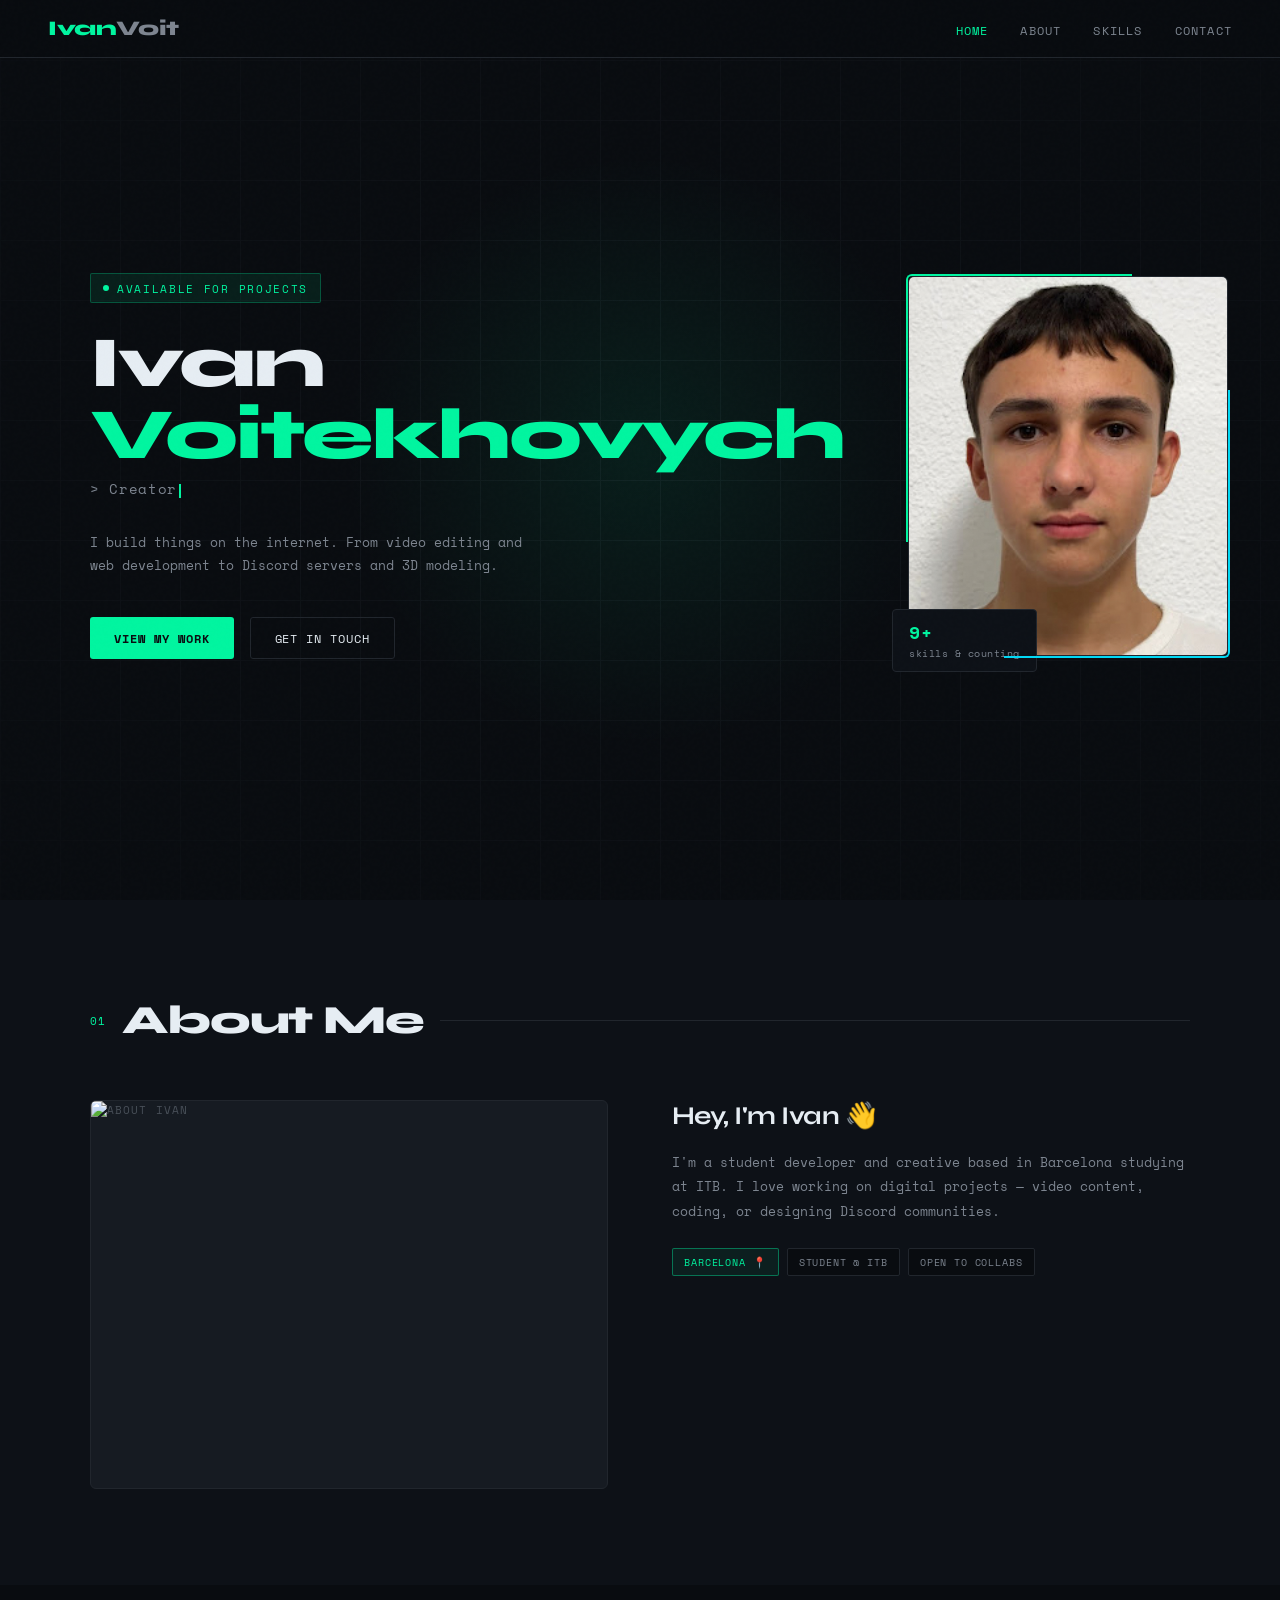
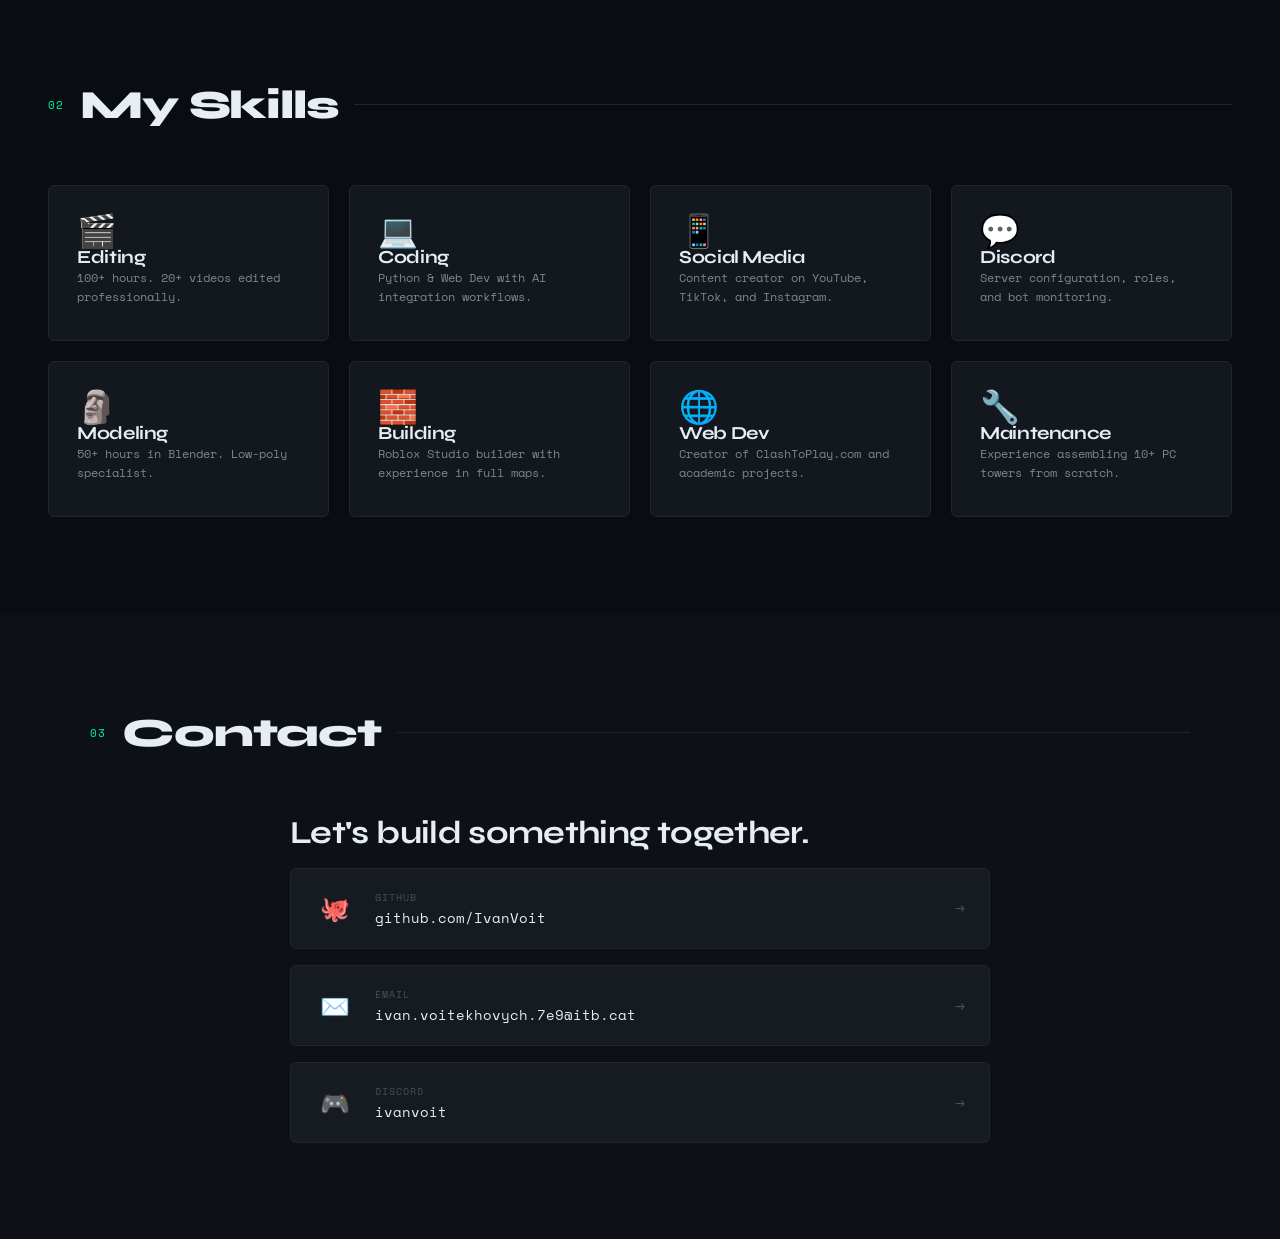
==== commit 21de2f12: "Update index.html" ====
--- a/index.html
+++ b/index.html
@@ -4,12 +4,10 @@
   <meta charset="UTF-8" />
   <meta name="viewport" content="width=device-width, initial-scale=1.0" />
   <title>IvanVoit — Portfolio</title>
-  <meta name="description" content="Ivan's portfolio — editor, coder, creator." />
   <link rel="stylesheet" href="style.css" />
 </head>
 <body>
 
-  <!-- ── NAV ── -->
   <nav>
     <a class="nav-logo" href="#hero">Ivan<span>Voit</span></a>
     <ul class="nav-links">
@@ -20,47 +18,33 @@
     </ul>
   </nav>
 
-  <!-- ── HERO ── -->
+  <!-- HERO -->
   <section id="hero">
     <div class="hero-grid"></div>
     <div class="hero-glow"></div>
     <div class="hero-inner">
       <div class="hero-text">
         <div class="hero-tag">Available for projects</div>
-        <h1 class="hero-name">
-          Ivan<br/>
-          <span class="line2">Voitekhovych</span>
-        </h1>
-        <p class="hero-role">
-          &gt; <span id="typewriter">Creator</span><span class="cursor"></span>
-        </p>
-        <p class="hero-desc">
-          I build things on the internet. From video editing and web development 
-          to Discord servers and 3D modeling — I make ideas come to life.
-        </p>
+        <h1 class="hero-name">Ivan<br/><span class="line2">Voitekhovych</span></h1>
+        <p class="hero-role">&gt; <span id="typewriter">Creator</span><span class="cursor"></span></p>
+        <p class="hero-desc">I build things on the internet. From video editing and web development to Discord servers and 3D modeling.</p>
         <div class="hero-btns">
           <a href="#skills" class="btn btn-primary">View My Work</a>
           <a href="#contact" class="btn btn-secondary">Get in Touch</a>
         </div>
       </div>
-
       <div class="hero-visual">
         <div class="avatar-frame">
           <div class="avatar-img-slot">
-            <!-- Replace src below with your photo path, then remove display:none in CSS -->
-            <img src="assets/profile.jpg" alt="Ivan Voitekhovych" />
-            <span class="placeholder-icon">🧑‍💻</span>
-            <span class="placeholder-text">your photo here</span>
-          </div>
-          <div class="avatar-badge">
-            <strong>9+</strong> skills &amp; counting
-          </div>
-        </div>
-      </div>
-    </div>
-  </section>
-
-  <!-- ── ABOUT ── -->
+            <img src="assets/ivan.png" alt="Ivan" style="display: block;">
+          </div>
+          <div class="avatar-badge"><strong>9+</strong> skills &amp; counting</div>
+        </div>
+      </div>
+    </div>
+  </section>
+
+  <!-- ABOUT -->
   <section id="about">
     <div style="max-width:1100px;margin:0 auto;">
       <div class="section-header reveal">
@@ -68,46 +52,25 @@
         <h2 class="section-title">About Me</h2>
         <div class="section-line"></div>
       </div>
-
       <div class="about-grid">
         <div class="about-img-slot reveal">
-          <!-- Replace src below with an image path, then remove display:none in CSS -->
-          <img src="assets/about.jpg" alt="About Ivan" />
-          <span class="placeholder-icon">🖼️</span>
-          <span style="font-size:0.65rem;opacity:.4;letter-spacing:.08em;text-transform:uppercase;">add an image here</span>
-        </div>
-
+          <img src="assets/myportfolioimage.png" alt="About Ivan" style="display: block;">
+        </div>
         <div class="about-text reveal">
           <h3>Hey, I'm Ivan 👋</h3>
-          <p>
-            I'm a student developer and creative based in Barcelona. 
-            I love working on a wide range of digital projects — whether that's 
-            cutting together video content, writing clean code, or designing 
-            entire Discord communities from scratch.
-          </p>
-          <p>
-            Currently studying at ITB, I spend my free time leveling up my skills 
-            across editing, modeling, and web development. I believe in learning by 
-            doing — every project teaches me something new.
-          </p>
-          <p>
-            If you have a project idea or just want to collaborate, don't hesitate 
-            to reach out!
-          </p>
-
+          <p>I'm a student developer and creative based in Barcelona studying at ITB. I love working on digital projects — video content, coding, or designing Discord communities.</p>
           <div class="about-tags">
             <span class="tag accent">Barcelona 📍</span>
             <span class="tag">Student @ ITB</span>
             <span class="tag">Open to collabs</span>
-            <span class="tag">GitHub active</span>
-          </div>
-        </div>
-      </div>
-    </div>
-  </section>
-
-  <!-- ── SKILLS / PROJECTS ── -->
- <section id="skills">
+          </div>
+        </div>
+      </div>
+    </div>
+  </section>
+
+  <!-- SKILLS -->
+  <section id="skills">
     <div style="max-width:1200px;margin:0 auto;">
       <div class="section-header reveal">
         <span class="section-num">02</span>
@@ -122,23 +85,14 @@
           <div class="skill-main-content">
             <div class="skill-icon">🎬</div>
             <div class="skill-name">Editing</div>
-            <p class="skill-desc">100+ hours experience. Professional editing. 20+ videos completed.</p>
-            <div class="skill-arrow">View My Work ↓</div>
-          </div>
-          <div class="skill-details">
-            <div class="details-inner">
-              <div class="story-item">
-                <img src="Images/school_project.png" alt="School Project">
-                <p><strong>School Project Video:</strong> Video created for a specific academic assignment.</p>
-              </div>
-              <div class="story-item">
-                <img src="Images/mobile_devices.png" alt="Mobile Devices">
-                <p><strong>Mobile Content:</strong> Videos focused on mobile devices and technology.</p>
-              </div>
-              <div class="story-item">
-                <img src="Images/my_game_video.png" alt="Game Video">
-                <p><strong>Game Trailer:</strong> Video showcase for a game developed by me.</p>
-              </div>
+            <p class="skill-desc">100+ hours. 20+ videos edited professionally.</p>
+            <div class="skill-arrow">View My Work ↓</div>
+          </div>
+          <div class="skill-details">
+            <div class="details-inner">
+              <div class="story-item"><img src="assets/editing1.png"><p><strong>School Project:</strong> Video created for an academic assignment.</p></div>
+              <div class="story-item"><img src="assets/editing2.png"><p><strong>Mobile Content:</strong> Videos about mobile devices and technology.</p></div>
+              <div class="story-item"><img src="assets/editing3.png"><p><strong>Game Trailer:</strong> Video showcase for a game made by me.</p></div>
             </div>
           </div>
         </div>
@@ -148,17 +102,16 @@
           <div class="skill-main-content">
             <div class="skill-icon">💻</div>
             <div class="skill-name">Coding</div>
-            <p class="skill-desc">Python & Web Dev. AI integration in workflows for efficient problem solving.</p>
-            <div class="skill-arrow">View My Work ↓</div>
-          </div>
-          <div class="skill-details">
-            <div class="details-inner">
-              <p>• Programming in Python
-              • Advanced AI-assisted development
-              • HTML, CSS, and JS with AI integration</p>
-              <div class="story-item"><img src="Images/coding_1.png" alt="Python"><p>Python programming & scripts.</p></div>
-              <div class="story-item"><img src="Images/coding_2.png" alt="AI Logic"><p>AI implementation in coding projects.</p></div>
-              <div class="story-item"><img src="Images/coding_3.png" alt="Web Code"><p>Web development and logic.</p></div>
+            <p class="skill-desc">Python & Web Dev with AI integration workflows.</p>
+            <div class="skill-arrow">View My Work ↓</div>
+          </div>
+          <div class="skill-details">
+            <div class="details-inner">
+              <p>• Programming in Python with AI
+              • HTML, CSS, and JS development</p>
+              <div class="story-item"><img src="assets/coding1.png"><p>Python scripts and backend logic.</p></div>
+              <div class="story-item"><img src="assets/coding2.png"><p>AI-assisted development workflow.</p></div>
+              <div class="story-item"><img src="assets/coding3.png"><p>Advanced coding projects.</p></div>
             </div>
           </div>
         </div>
@@ -168,31 +121,31 @@
           <div class="skill-main-content">
             <div class="skill-icon">📱</div>
             <div class="skill-name">Social Media</div>
-            <p class="skill-desc">Content creator across YouTube, TikTok, and Instagram platforms.</p>
-            <div class="skill-arrow">View My Work ↓</div>
-          </div>
-          <div class="skill-details">
-            <div class="details-inner">
-              <div class="story-item"><img src="Images/youtube_channel.png" alt="YouTube"><p><strong>YouTube:</strong> Content strategy and channel management.</p></div>
-              <div class="story-item"><img src="Images/tiktok_channel.png" alt="TikTok"><p><strong>TikTok:</strong> Short-form content and viral trends.</p></div>
-              <div class="story-item"><img src="Images/instagram_channel.png" alt="Instagram"><p><strong>Instagram:</strong> Community engagement and visual posts.</p></div>
-            </div>
-          </div>
-        </div>
-
-        <!-- 4. DISCORD SERVERS -->
+            <p class="skill-desc">Content creator on YouTube, TikTok, and Instagram.</p>
+            <div class="skill-arrow">View My Work ↓</div>
+          </div>
+          <div class="skill-details">
+            <div class="details-inner">
+              <div class="story-item"><img src="assets/social1.png"><p>My YouTube channel content.</p></div>
+              <div class="story-item"><img src="assets/social2.png"><p>My TikTok channel growth.</p></div>
+              <div class="story-item"><img src="assets/social3.png"><p>My Instagram community.</p></div>
+            </div>
+          </div>
+        </div>
+
+        <!-- 4. DISCORD -->
         <div class="skill-card reveal">
           <div class="skill-main-content">
             <div class="skill-icon">💬</div>
             <div class="skill-name">Discord</div>
-            <p class="skill-desc">Expert in server configuration from scratch, roles, and bot monitoring.</p>
-            <div class="skill-arrow">View My Work ↓</div>
-          </div>
-          <div class="skill-details">
-            <div class="details-inner">
-              <div class="story-item"><img src="Images/discord_game.png" alt="Game Server"><p><strong>Personal Game:</strong> Server made for my own project.</p></div>
-              <div class="story-item"><img src="Images/discord_minecraft.png" alt="Minecraft Clan"><p><strong>Minecraft Clan:</strong> Setup for a competitive community.</p></div>
-              <div class="story-item"><img src="Images/discord_community.png" alt="Community Server"><p><strong>General Community:</strong> Social structure for my community.</p></div>
+            <p class="skill-desc">Server configuration, roles, and bot monitoring.</p>
+            <div class="skill-arrow">View My Work ↓</div>
+          </div>
+          <div class="skill-details">
+            <div class="details-inner">
+              <div class="story-item"><img src="assets/discord1.png"><p>Discord server made for my game.</p></div>
+              <div class="story-item"><img src="assets/discord2.png"><p>Discord server for a Minecraft clan.</p></div>
+              <div class="story-item"><img src="assets/discord3.png"><p>Discord server for my community.</p></div>
             </div>
           </div>
         </div>
@@ -202,14 +155,14 @@
           <div class="skill-main-content">
             <div class="skill-icon">🗿</div>
             <div class="skill-name">Modeling</div>
-            <p class="skill-desc">50+ hours in Blender. Focus on low-poly assets and game optimization.</p>
-            <div class="skill-arrow">View My Work ↓</div>
-          </div>
-          <div class="skill-details">
-            <div class="details-inner">
-              <div class="story-item"><img src="Images/lowpoly_tree.png" alt="Tree"><p><strong>Low-Poly Tree:</strong> Optimized nature asset.</p></div>
-              <div class="story-item"><img src="Images/gameboy.png" alt="Gameboy"><p><strong>Game Boy:</strong> Detailed 3D model of the classic console.</p></div>
-              <div class="story-item"><img src="Images/roblox_assets.png" alt="Roblox Assets"><p><strong>Roblox Pack:</strong> Multiple assets made for game worlds.</p></div>
+            <p class="skill-desc">50+ hours in Blender. Low-poly specialist.</p>
+            <div class="skill-arrow">View My Work ↓</div>
+          </div>
+          <div class="skill-details">
+            <div class="details-inner">
+              <div class="story-item"><img src="assets/modeling1.png"><p>Low-poly 3D Tree.</p></div>
+              <div class="story-item"><img src="assets/modeling2.png"><p>3D modeled Game Boy.</p></div>
+              <div class="story-item"><img src="assets/modeling3.png"><p>Roblox game assets collection.</p></div>
             </div>
           </div>
         </div>
@@ -219,14 +172,14 @@
           <div class="skill-main-content">
             <div class="skill-icon">🧱</div>
             <div class="skill-name">Building</div>
-            <p class="skill-desc">Roblox Studio builder. Two full maps and various interactive environments.</p>
-            <div class="skill-arrow">View My Work ↓</div>
-          </div>
-          <div class="skill-details">
-            <div class="details-inner">
-              <div class="story-item"><img src="Images/roblox_shop.png" alt="Shop"><p><strong>Shop Model:</strong> Interior building for an upcoming map.</p></div>
-              <div class="story-item"><img src="Images/roblox_door.png" alt="Level Door"><p><strong>Level 5 Door:</strong> Scripted environment interaction.</p></div>
-              <div class="story-item"><img src="Images/roblox_world.png" alt="World"><p><strong>Game World:</strong> Unfinished massive environment project.</p></div>
+            <p class="skill-desc">Roblox Studio builder with experience in full maps.</p>
+            <div class="skill-arrow">View My Work ↓</div>
+          </div>
+          <div class="skill-details">
+            <div class="details-inner">
+              <div class="story-item"><img src="assets/building1.png"><p>Shop interior for a new map.</p></div>
+              <div class="story-item"><img src="assets/building2.png"><p>Level 5 restricted access door.</p></div>
+              <div class="story-item"><img src="assets/building3.png"><p>Unfinished massive world project.</p></div>
             </div>
           </div>
         </div>
@@ -236,14 +189,14 @@
           <div class="skill-main-content">
             <div class="skill-icon">🌐</div>
             <div class="skill-name">Web Dev</div>
-            <p class="skill-desc">Creator of ClashToPlay.com. Integrating AI tools with personal coding effort.</p>
-            <div class="skill-arrow">View My Work ↓</div>
-          </div>
-          <div class="skill-details">
-            <div class="details-inner">
-              <div class="story-item"><img src="Images/clash_to_play.png" alt="ClashToPlay"><p><strong>ClashToPlay.com:</strong> My main game and website.</p></div>
-              <div class="story-item"><img src="Images/school_web.png" alt="School Web"><p><strong>School Project:</strong> Webpage designed for education.</p></div>
-              <div class="story-item"><img src="Images/other_portfolio.png" alt="Portfolio"><p><strong>Previous Work:</strong> My other personal portfolio site.</p></div>
+            <p class="skill-desc">Creator of ClashToPlay.com and academic projects.</p>
+            <div class="skill-arrow">View My Work ↓</div>
+          </div>
+          <div class="skill-details">
+            <div class="details-inner">
+              <div class="story-item"><img src="assets/web1.png"><p><strong>ClashToPlay.com:</strong> My main game webpage.</p></div>
+              <div class="story-item"><img src="assets/web2.png"><p>Webpage made for a school project.</p></div>
+              <div class="story-item"><img src="assets/web3.png"><p>One of my previous portfolio designs.</p></div>
             </div>
           </div>
         </div>
@@ -253,37 +206,43 @@
           <div class="skill-main-content">
             <div class="skill-icon">🔧</div>
             <div class="skill-name">Maintenance</div>
-            <p class="skill-desc">Hardware specialist. Experience with 10+ PC tower assemblies.</p>
+            <p class="skill-desc">Experience assembling 10+ PC towers from scratch.</p>
             <div class="skill-arrow">View Details ↓</div>
           </div>
           <div class="skill-details">
             <div class="details-inner">
-              <p><strong>Hardware Experience:</strong>
-              I have extensive experience assembling and disassembling computer equipment, specifically desktop towers.
-
-              I have manually disassembled and reassembled more than 10 computers from scratch. Every single one has worked perfectly without any technical issues after reassembly. I focus on cable management and methodical component placement.</p>
-            </div>
-          </div>
-        </div>
-
-      </div>
-    </div>
-</section>
-<!-- MODAL PARA ZOOM (PONER ANTES DEL </body>) -->
-<div id="image-modal" class="modal">
+              <p>I have disassembled and reassembled more than 10 computers (PC towers), and they have always worked perfectly without any problems. Methodical and reliable hardware setup.</p>
+            </div>
+          </div>
+        </div>
+
+      </div>
+    </div>
+  </section>
+
+  <!-- CONTACT -->
+  <section id="contact">
+    <div style="max-width:1100px;margin:0 auto;">
+      <div class="section-header reveal">
+        <span class="section-num">03</span>
+        <h2 class="section-title">Contact</h2>
+        <div class="section-line"></div>
+      </div>
+      <div class="contact-inner reveal">
+        <p class="contact-lead">Let's build something together.</p>
+        <div class="contact-links">
+          <a class="contact-link" href="https://github.com/IvanVoit" target="_blank"><span class="contact-link-icon">🐙</span><div class="contact-link-info"><div class="contact-link-label">GitHub</div><div class="contact-link-value">github.com/IvanVoit</div></div><span class="contact-link-arrow">→</span></a>
+          <a class="contact-link" href="mailto:ivan.voitekhovych.7e9@itb.cat"><span class="contact-link-icon">✉️</span><div class="contact-link-info"><div class="contact-link-label">Email</div><div class="contact-link-value">ivan.voitekhovych.7e9@itb.cat</div></div><span class="contact-link-arrow">→</span></a>
+          <a class="contact-link" href="https://discord.com/users/ivanvoit" target="_blank"><span class="contact-link-icon">🎮</span><div class="contact-link-info"><div class="contact-link-label">Discord</div><div class="contact-link-value">ivanvoit</div></div><span class="contact-link-arrow">→</span></a>
+        </div>
+      </div>
+    </div>
+  </section>
+
+  <div id="image-modal" class="modal">
     <span class="close-modal">&times;</span>
     <img class="modal-content" id="full-image">
-</div>
-  
-<div id="image-modal" class="modal">
-    <span class="close-modal">&times;</span>
-    <img class="modal-content" id="full-image">
-</div>
-  <!-- ── FOOTER ── -->
-  <footer>
-    <span class="footer-copy">© 2025 Ivan Voitekhovych — All rights reserved</span>
-    <span class="footer-status">Online &amp; building</span>
-  </footer>
+  </div>
 
   <script src="script.js"></script>
 </body>
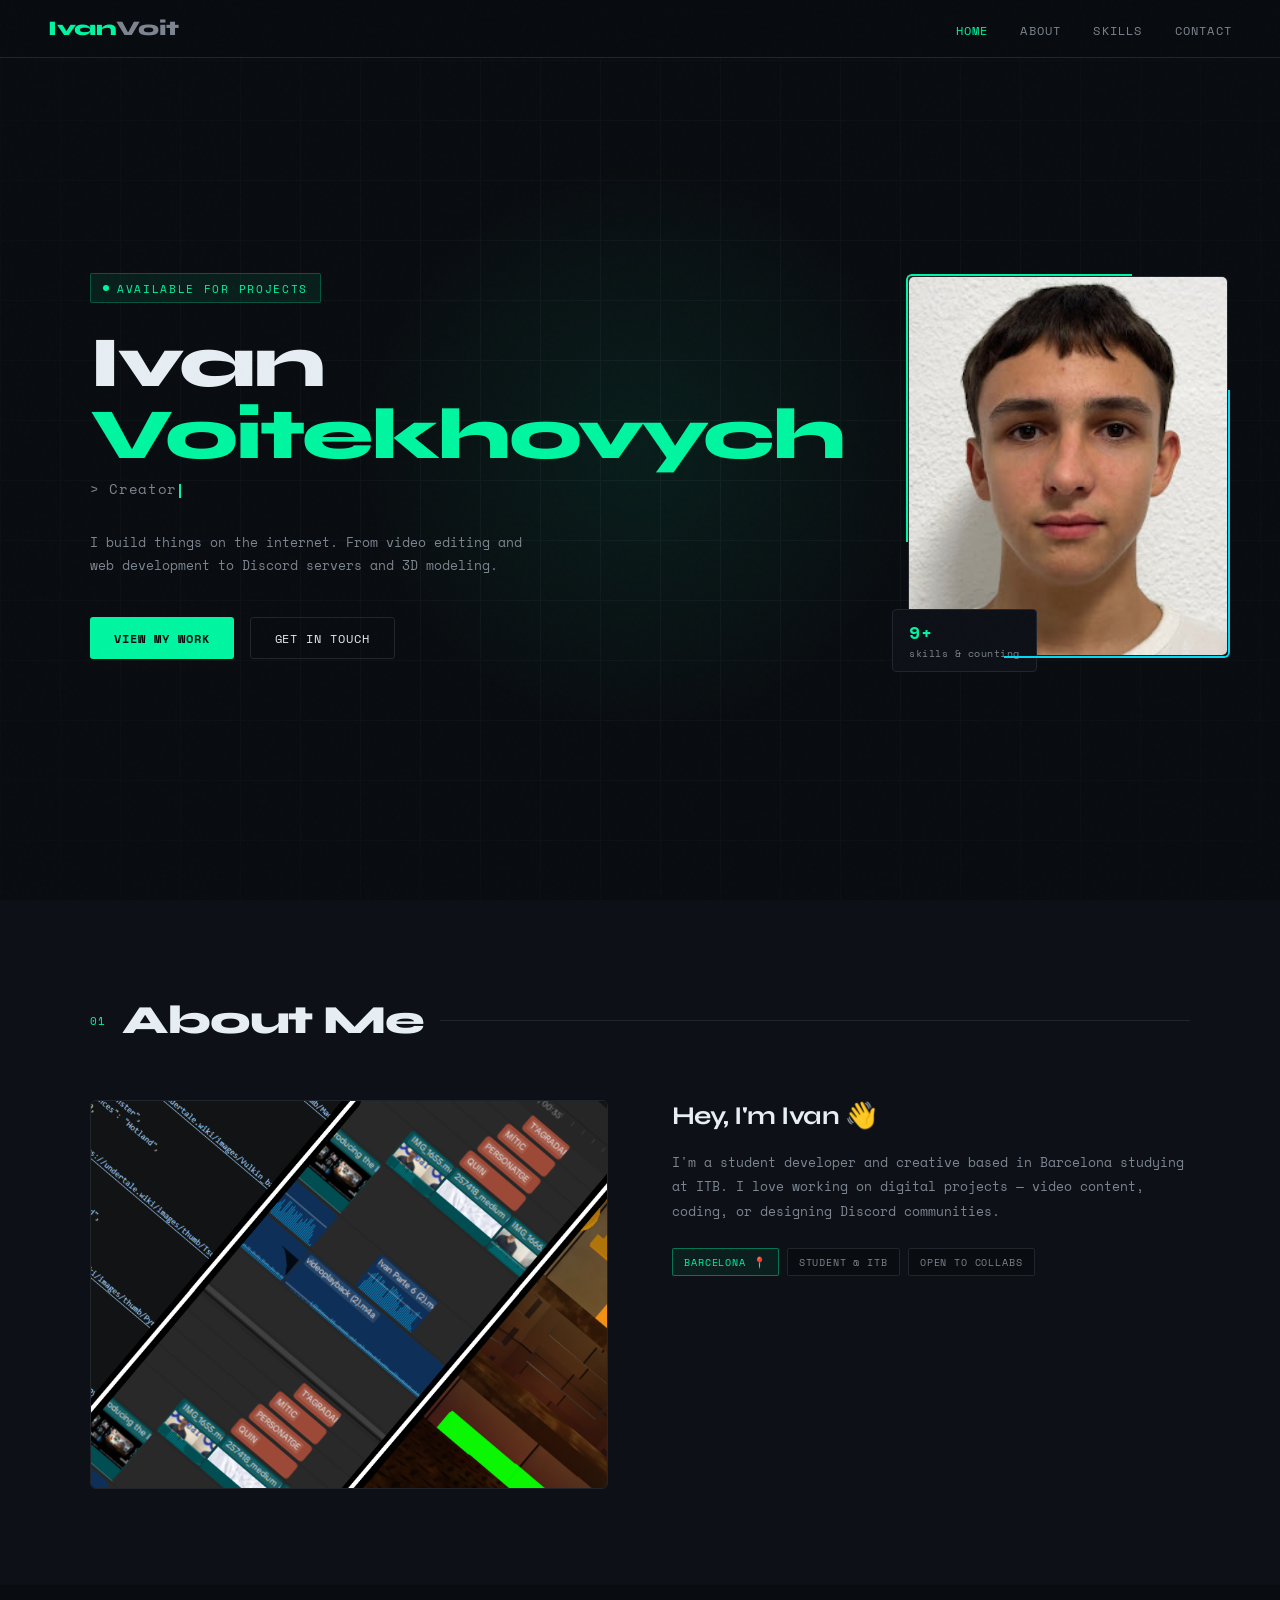
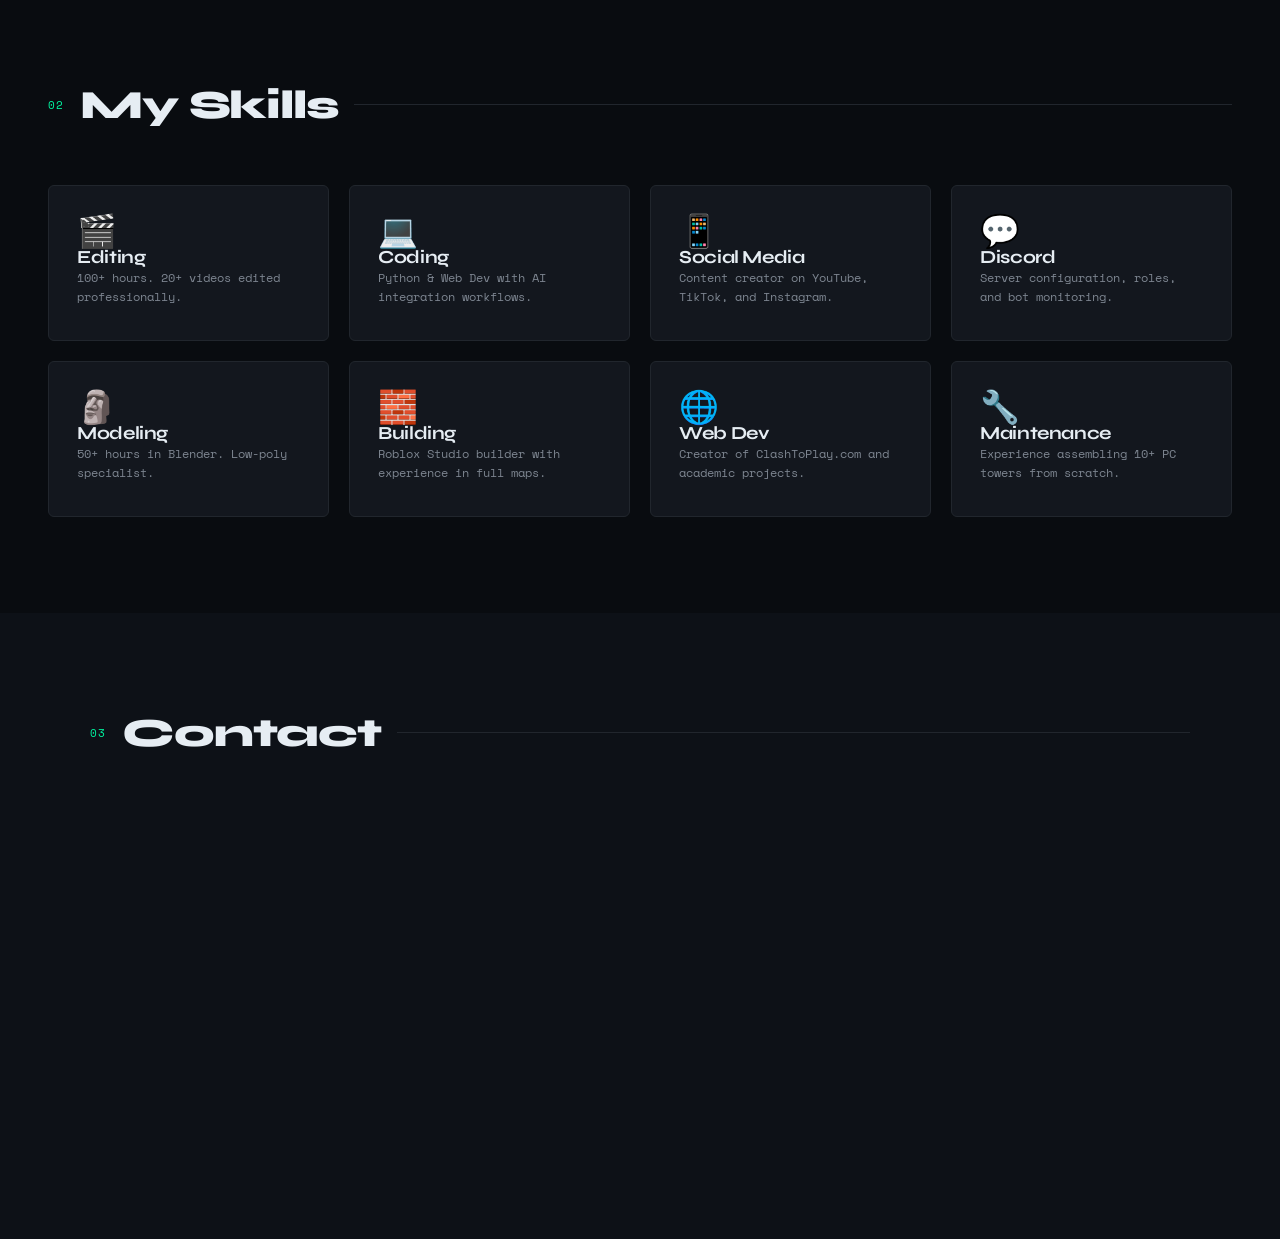
==== commit 9f1e9aa6: "Fix image source typo in index.html" ====
--- a/index.html
+++ b/index.html
@@ -54,7 +54,7 @@
       </div>
       <div class="about-grid">
         <div class="about-img-slot reveal">
-          <img src="assets/myportfolioimage.png" alt="About Ivan" style="display: block;">
+          <img src="assets/myportfoliomage.png" alt="About Ivan" style="display: block;">
         </div>
         <div class="about-text reveal">
           <h3>Hey, I'm Ivan 👋</h3>
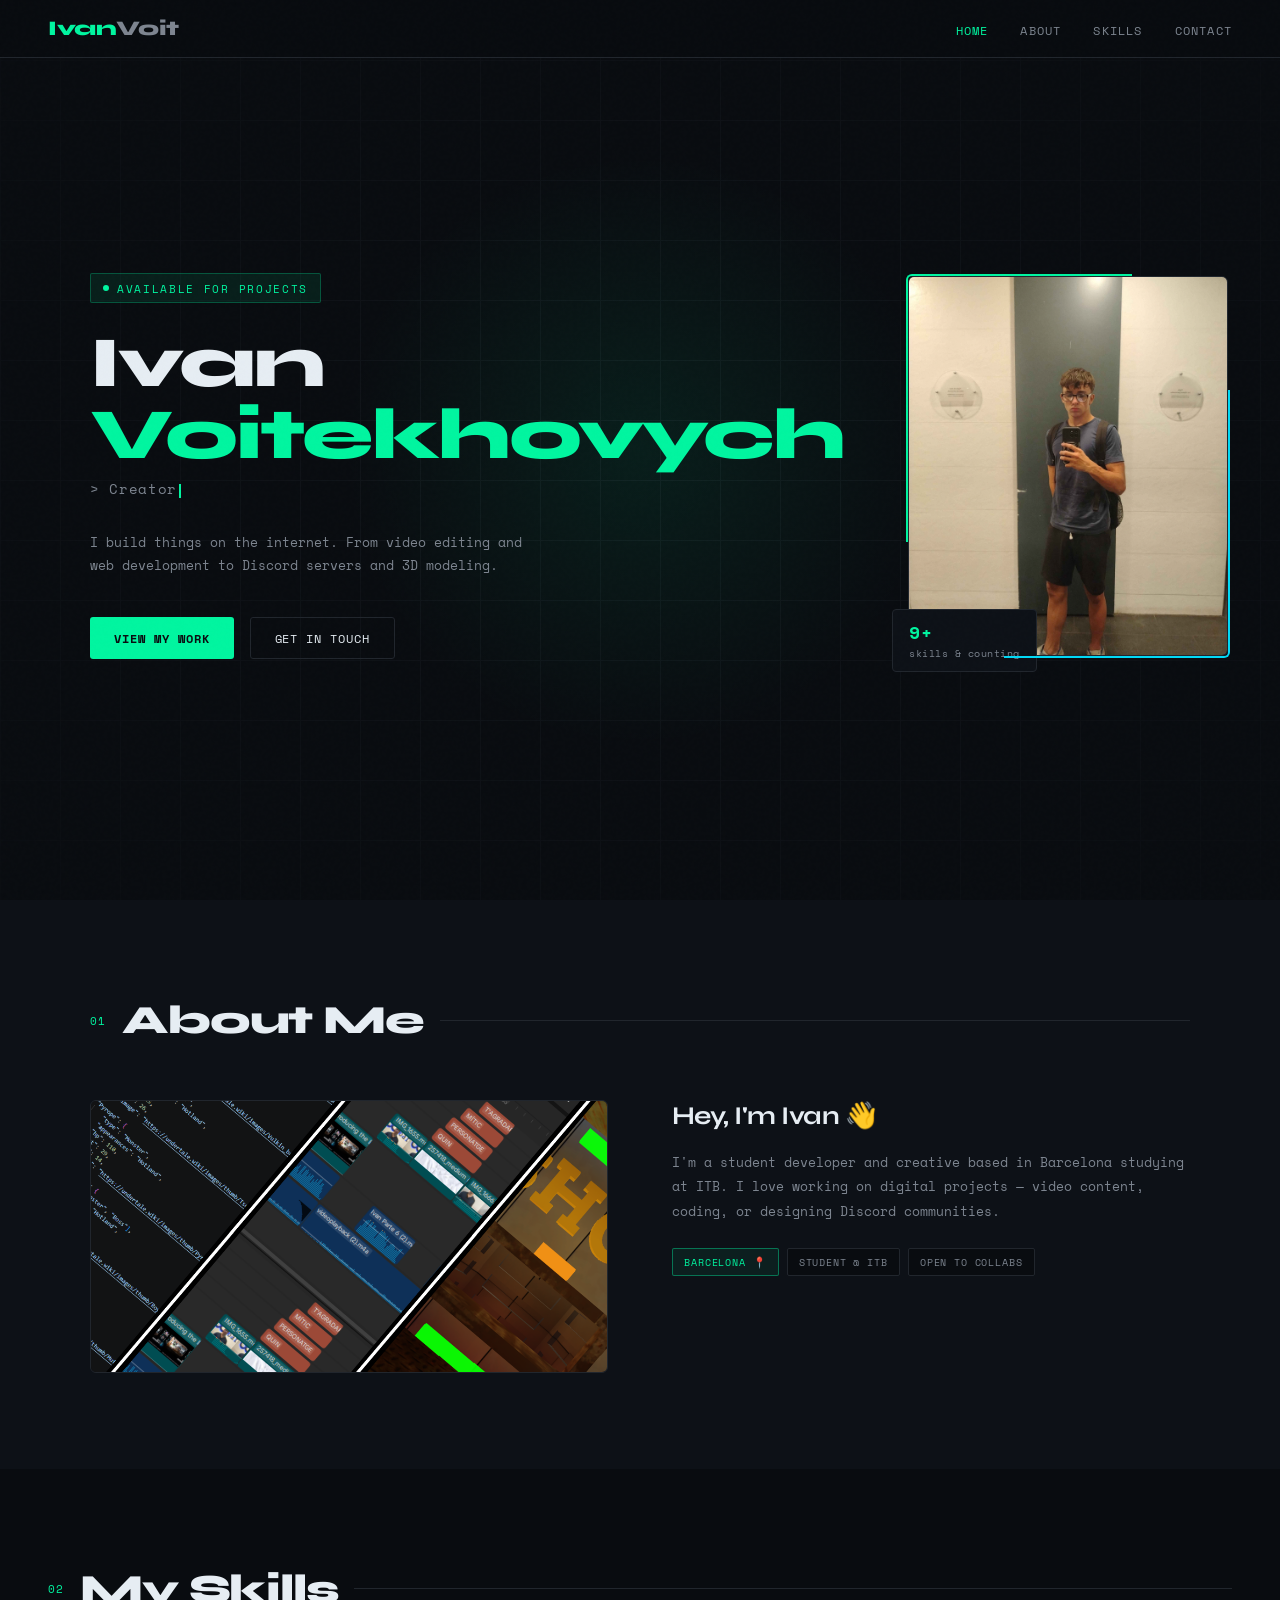
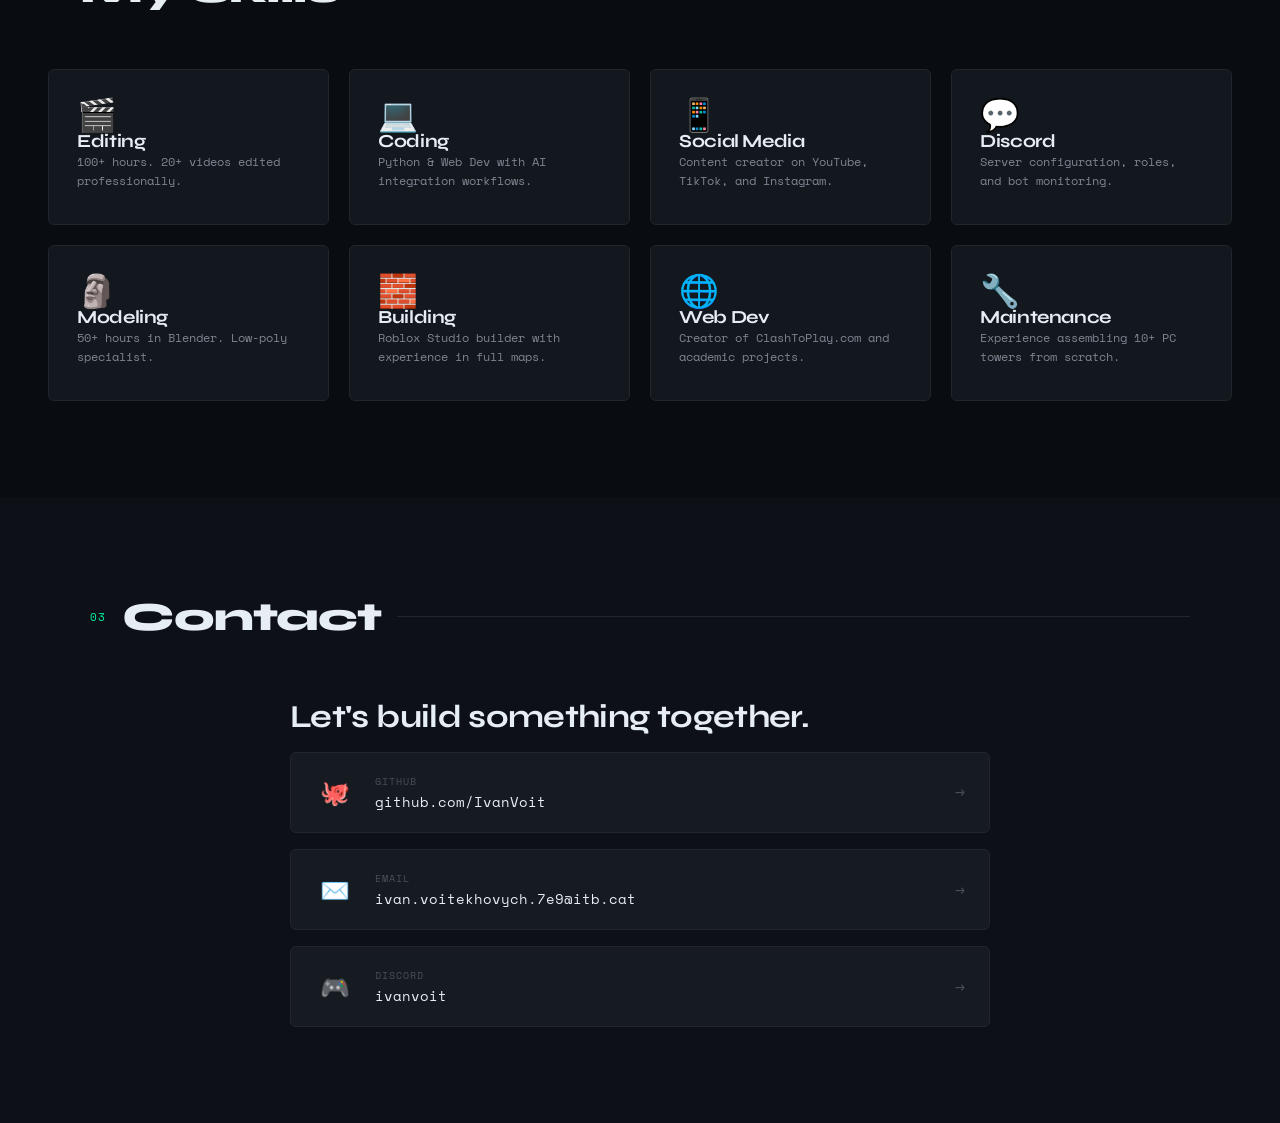
==== commit b6e35ada: "Update index.html" ====
--- a/index.html
+++ b/index.html
@@ -36,7 +36,7 @@
       <div class="hero-visual">
         <div class="avatar-frame">
           <div class="avatar-img-slot">
-            <img src="assets/ivan.png" alt="Ivan" style="display: block;">
+            <img src="assets/ivan.jpg" alt="Ivan" style="display: block;">
           </div>
           <div class="avatar-badge"><strong>9+</strong> skills &amp; counting</div>
         </div>
--- a/style.css
+++ b/style.css
@@ -303,7 +303,7 @@
 }
 
 .about-img-slot {
-  aspect-ratio: 4/3;
+  aspect-ratio: 19/10;
   background: var(--bg3);
   border: 1px solid var(--border);
   border-radius: 6px;
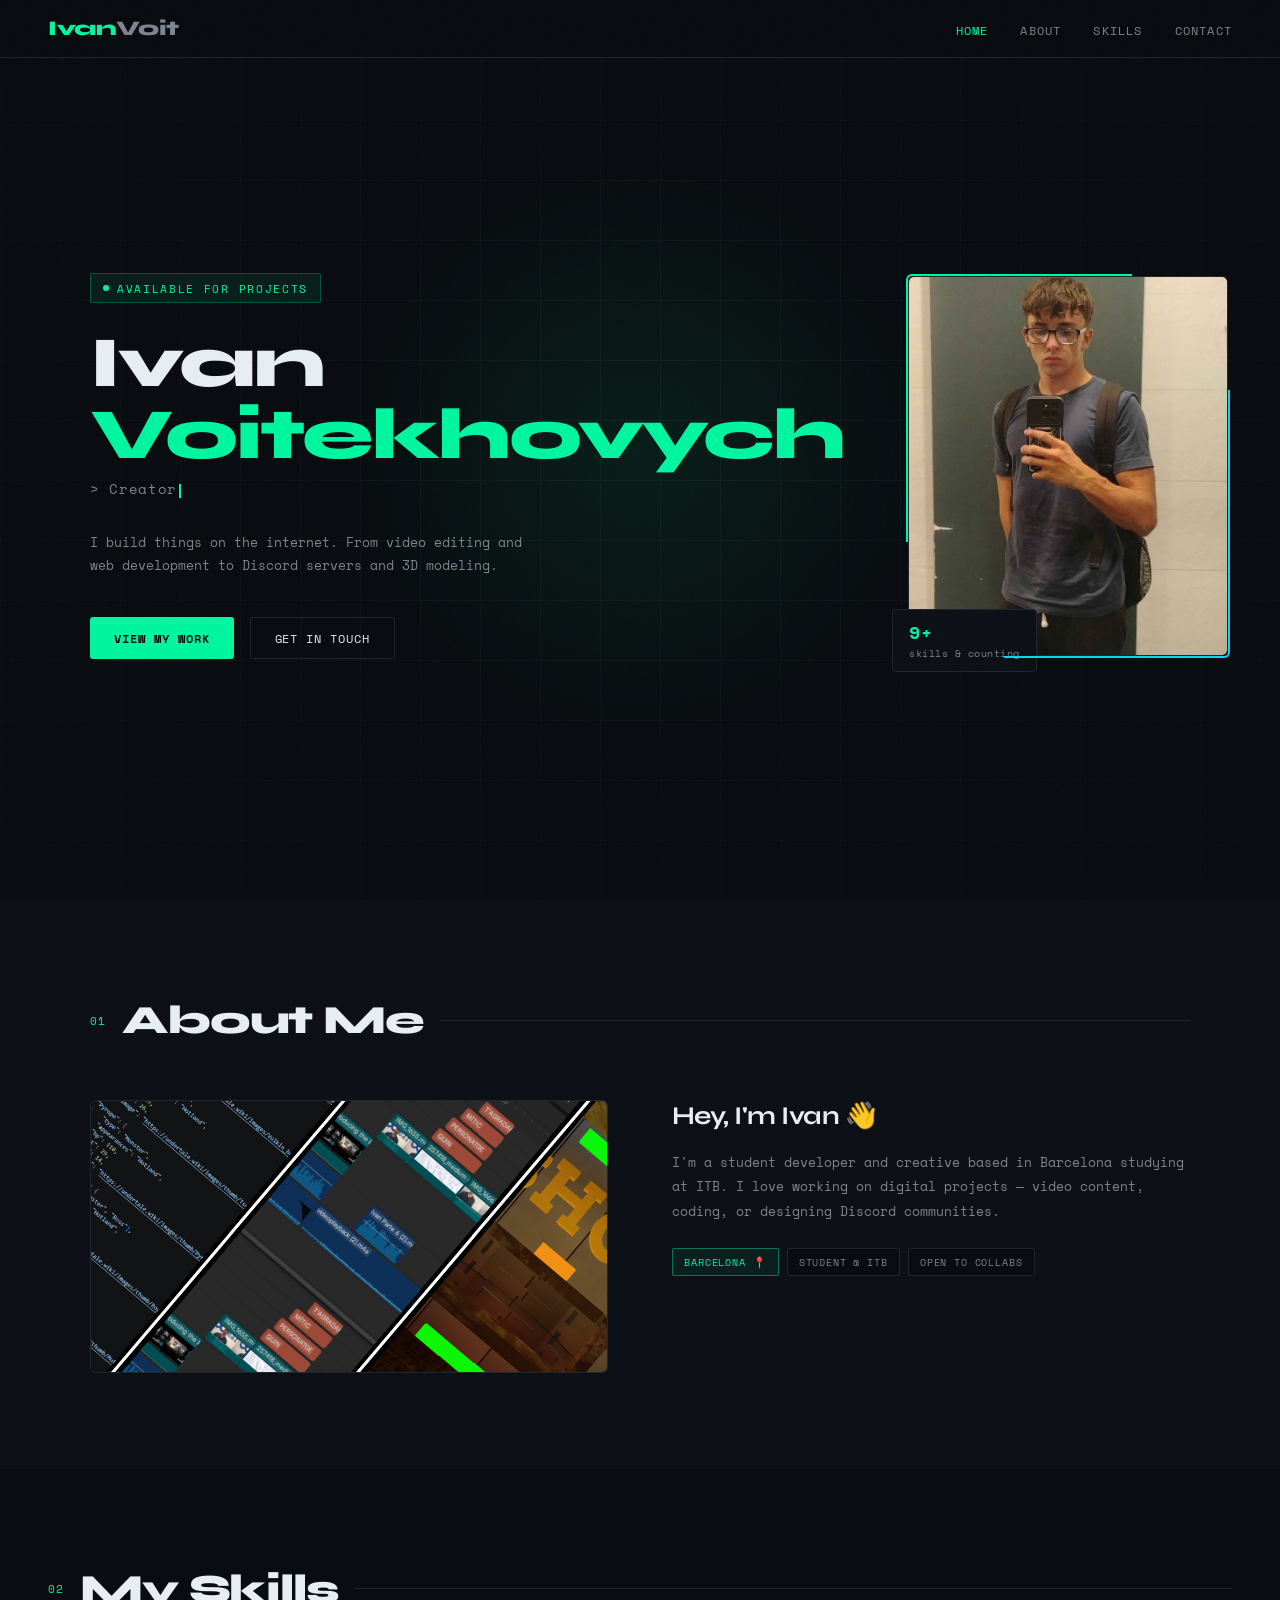
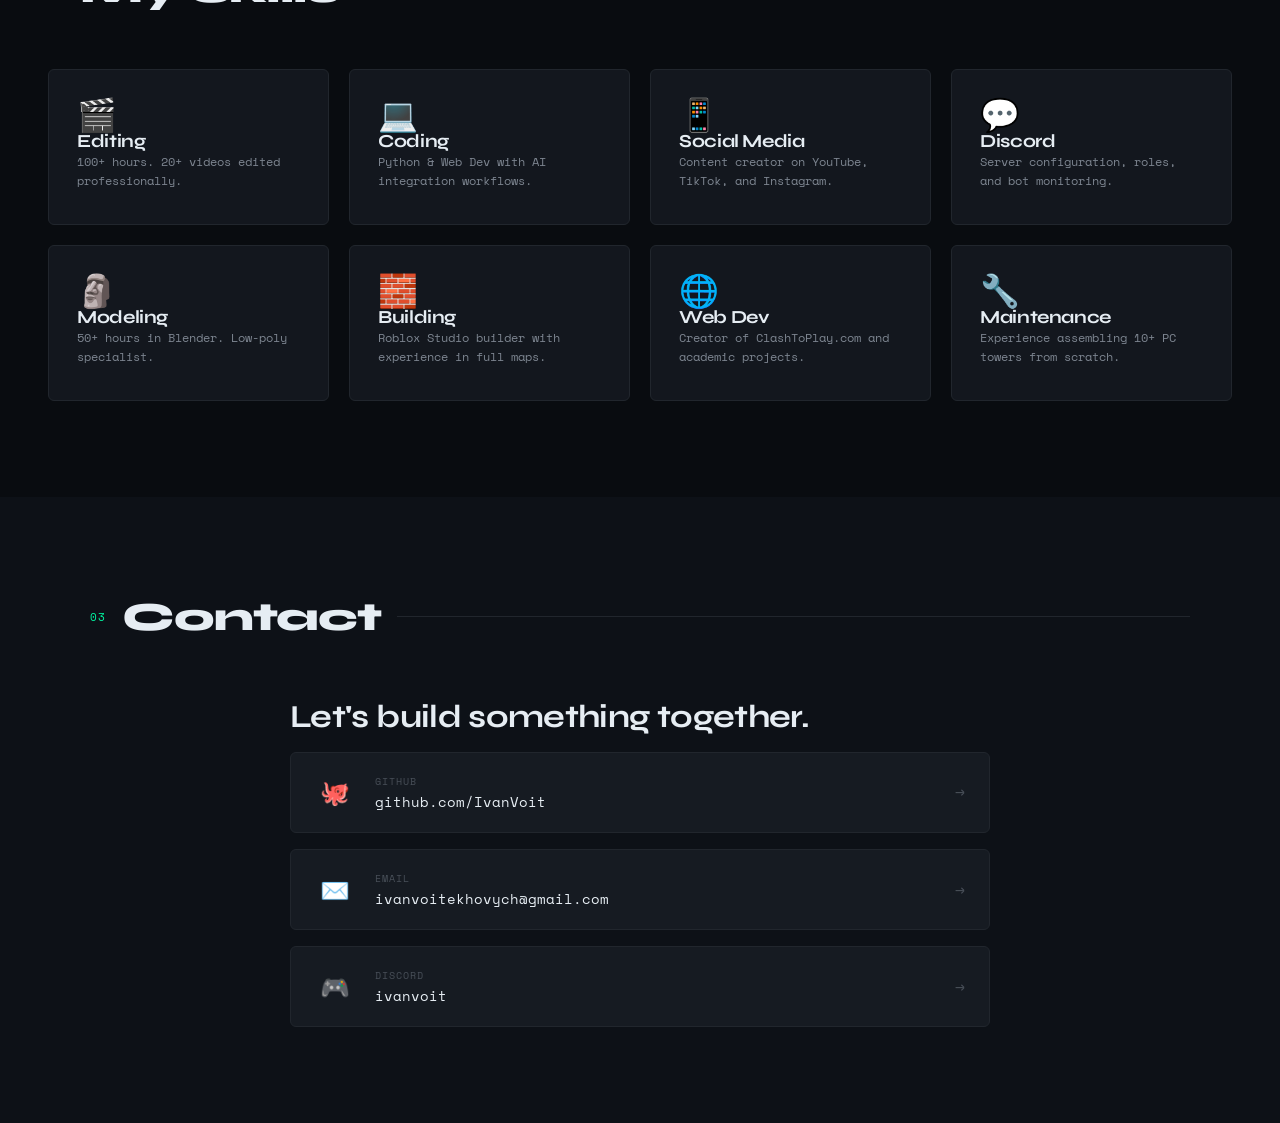
==== commit 7069c3e0: "Update email contact link in index.html" ====
--- a/index.html
+++ b/index.html
@@ -232,7 +232,7 @@
         <p class="contact-lead">Let's build something together.</p>
         <div class="contact-links">
           <a class="contact-link" href="https://github.com/IvanVoit" target="_blank"><span class="contact-link-icon">🐙</span><div class="contact-link-info"><div class="contact-link-label">GitHub</div><div class="contact-link-value">github.com/IvanVoit</div></div><span class="contact-link-arrow">→</span></a>
-          <a class="contact-link" href="mailto:ivan.voitekhovych.7e9@itb.cat"><span class="contact-link-icon">✉️</span><div class="contact-link-info"><div class="contact-link-label">Email</div><div class="contact-link-value">ivan.voitekhovych.7e9@itb.cat</div></div><span class="contact-link-arrow">→</span></a>
+          <a class="contact-link" href="mailto:ivanvoitekhovych@gmail.com"><span class="contact-link-icon">✉️</span><div class="contact-link-info"><div class="contact-link-label">Email</div><div class="contact-link-value">ivanvoitekhovych@gmail.com</div></div><span class="contact-link-arrow">→</span></a>
           <a class="contact-link" href="https://discord.com/users/ivanvoit" target="_blank"><span class="contact-link-icon">🎮</span><div class="contact-link-info"><div class="contact-link-label">Discord</div><div class="contact-link-value">ivanvoit</div></div><span class="contact-link-arrow">→</span></a>
         </div>
       </div>
